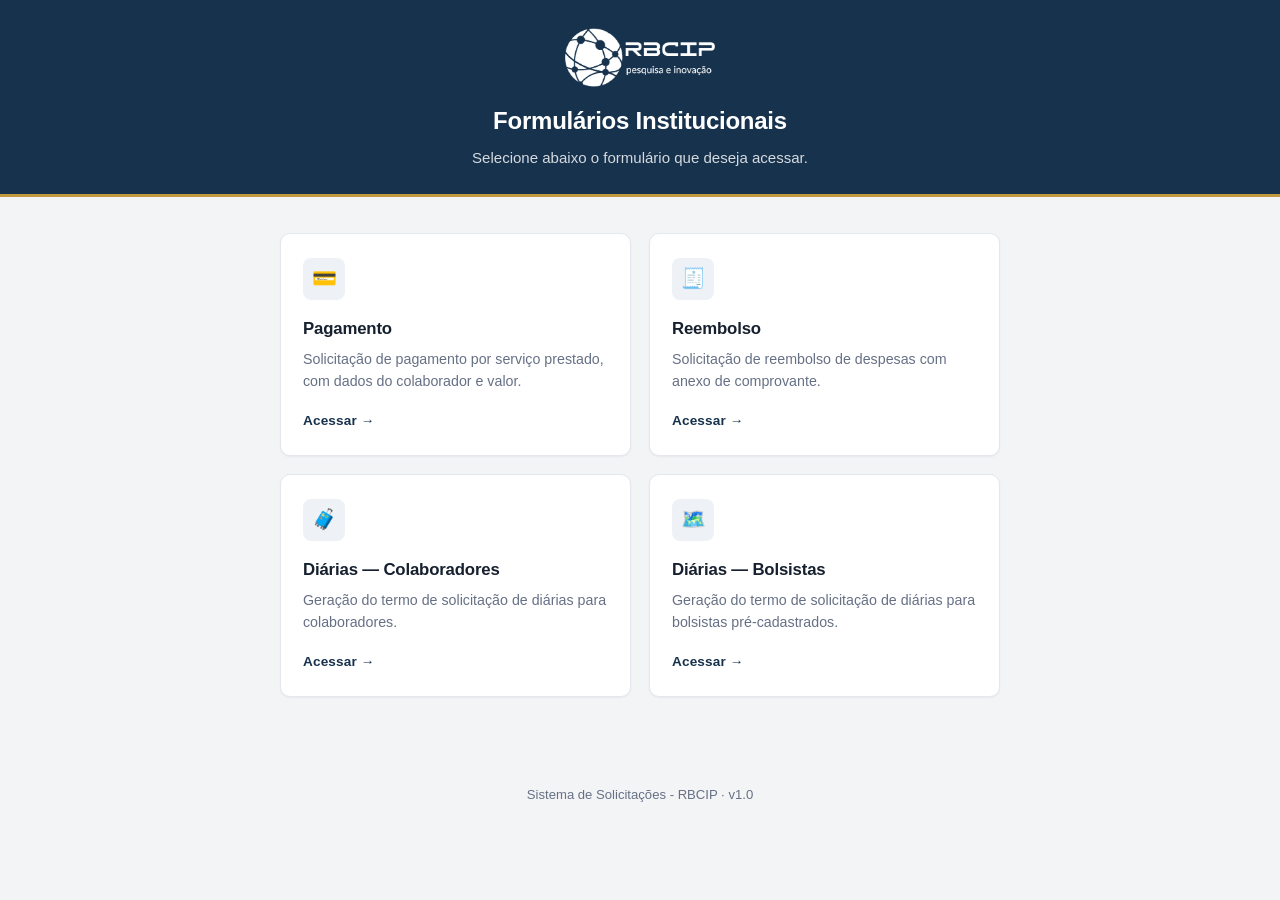
==== index.html @ ea4a8830 "Rodapé: adiciona a versão do sistema (v1.0) Co-Authored-By: Claude Opus 4.8 <noreply@anthropic.com> " ====
<!DOCTYPE html>
<html lang="pt-BR">
<head>
  <meta charset="UTF-8" />
  <meta name="viewport" content="width=device-width, initial-scale=1.0" />
  <title>Formulários Institucionais — RBCIP</title>
  <link rel="stylesheet" href="assets/css/styles.css" />
</head>
<body>
  <header class="site-header">
    <div class="header-inner">
      <img src="assets/img/logo.png" alt="RBCIP — pesquisa e inovação" class="site-logo" onerror="this.style.display='none'" />
      <div class="header-text">
        <h1>Formulários Institucionais</h1>
        <p>Selecione abaixo o formulário que deseja acessar.</p>
      </div>
    </div>
  </header>

  <main class="container">
    <div class="cards">
      <a class="card" href="forms/pagamentos.html">
        <div class="icon">💳</div>
        <h2>Pagamento</h2>
        <p>Solicitação de pagamento por serviço prestado, com dados do colaborador e valor.</p>
        <span class="go">Acessar →</span>
      </a>

      <a class="card" href="forms/reembolso.html">
        <div class="icon">🧾</div>
        <h2>Reembolso</h2>
        <p>Solicitação de reembolso de despesas com anexo de comprovante.</p>
        <span class="go">Acessar →</span>
      </a>

      <a class="card" href="forms/diarias-colaboradores.html">
        <div class="icon">🧳</div>
        <h2>Diárias — Colaboradores</h2>
        <p>Geração do termo de solicitação de diárias para colaboradores.</p>
        <span class="go">Acessar →</span>
      </a>

      <a class="card" href="forms/diarias-bolsistas.html">
        <div class="icon">🗺️</div>
        <h2>Diárias — Bolsistas</h2>
        <p>Geração do termo de solicitação de diárias para bolsistas pré-cadastrados.</p>
        <span class="go">Acessar →</span>
      </a>
    </div>
  </main>

  <footer class="site-footer">
    Sistema de Solicitações - RBCIP · v1.0
  </footer>
</body>
</html>
---- assets/css/styles.css ----
/* =============================================================
   Sistema de Solicitações - RBCIP — Formulários Institucionais
   Estilo compartilhado (landing + formulários)
   ============================================================= */

:root {
  --brand:        #17324d;  /* navy institucional */
  --brand-dark:   #0f2438;
  --brand-light:  #eef2f7;
  --gold:         #c19a3e;  /* fio de destaque */
  --accent:       #12805c;  /* verde (sucesso) */
  --danger:       #b42318;
  --bg:           #f3f4f6;
  --surface:      #ffffff;
  --text:         #16202e;
  --muted:        #667085;
  --border:       #e4e7ec;
  --radius:       10px;
  --radius-sm:    8px;
  --shadow:       0 1px 3px rgba(16, 24, 40, 0.07), 0 1px 2px rgba(16, 24, 40, 0.04);
  --shadow-sm:    0 1px 2px rgba(16, 24, 40, 0.05);
  --font:         -apple-system, BlinkMacSystemFont, "Segoe UI", Roboto, "Helvetica Neue", Arial, sans-serif;
  --serif:        Georgia, "Times New Roman", serif;
  --maxw:         760px;
}

* { box-sizing: border-box; }

html, body { height: 100%; }

body {
  margin: 0;
  font-family: var(--font);
  color: var(--text);
  background: var(--bg);
  line-height: 1.55;
  -webkit-font-smoothing: antialiased;
  text-rendering: optimizeLegibility;
}

a { color: var(--brand); }

/* ---------- Cabeçalho ---------- */
.site-header {
  background: var(--brand);
  color: #fff;
  padding: 26px 24px 24px;
  border-bottom: 3px solid var(--gold);
  text-align: center;
}
.site-header .brand {
  font-family: var(--serif);
  font-size: 0.82rem;
  letter-spacing: 1.5px;
  text-transform: uppercase;
  color: rgba(255, 255, 255, 0.72);
  margin: 0 0 5px;
  font-weight: 400;
}
.site-header h1 {
  margin: 0;
  font-size: 1.5rem;
  font-weight: 600;
  letter-spacing: -0.01em;
}
.site-header p {
  margin: 7px auto 0;
  max-width: 620px;
  color: rgba(255, 255, 255, 0.82);
  font-size: 0.94rem;
}
.site-header .header-inner {
  display: flex;
  flex-direction: column;
  align-items: center;
  gap: 14px;
}
.site-header .site-logo {
  flex: none;
  height: 62px;
  width: auto;
  display: block;
}
.site-header .header-text { min-width: 0; }

/* ---------- Container ---------- */
.container {
  max-width: var(--maxw);
  margin: 0 auto;
  padding: 28px 20px 64px;
}

/* ---------- Landing: grade de cartões ---------- */
.cards {
  display: grid;
  grid-template-columns: repeat(auto-fill, minmax(240px, 1fr));
  gap: 18px;
  margin-top: 8px;
}
.card {
  position: relative;
  display: flex;
  flex-direction: column;
  background: var(--surface);
  border: 1px solid var(--border);
  border-radius: var(--radius);
  padding: 24px 22px;
  text-decoration: none;
  color: inherit;
  box-shadow: var(--shadow-sm);
  overflow: hidden;
  transition: box-shadow 0.18s ease, border-color 0.18s ease, transform 0.18s ease;
}
.card::before {
  content: "";
  position: absolute;
  left: 0; top: 0; bottom: 0;
  width: 3px;
  background: var(--gold);
  transform: scaleY(0);
  transform-origin: top;
  transition: transform 0.18s ease;
}
.card:hover {
  transform: translateY(-2px);
  box-shadow: var(--shadow);
  border-color: #cfd6df;
}
.card:hover::before { transform: scaleY(1); }
.card .icon {
  width: 42px;
  height: 42px;
  border-radius: var(--radius-sm);
  background: var(--brand-light);
  display: grid;
  place-items: center;
  font-size: 1.25rem;
  margin-bottom: 16px;
}
.card h2 {
  margin: 0 0 6px;
  font-size: 1.05rem;
  font-weight: 600;
  letter-spacing: -0.01em;
}
.card p {
  margin: 0;
  color: var(--muted);
  font-size: 0.89rem;
  flex: 1;
}
.card .go {
  margin-top: 18px;
  font-weight: 600;
  color: var(--brand);
  font-size: 0.85rem;
  letter-spacing: 0.01em;
}

/* ---------- Cartão de formulário ---------- */
.form-card {
  background: var(--surface);
  border: 1px solid var(--border);
  border-radius: var(--radius);
  box-shadow: var(--shadow);
  padding: 30px 30px 34px;
}
.form-card h1 {
  margin: 0 0 4px;
  font-size: 1.4rem;
  font-weight: 600;
  letter-spacing: -0.01em;
}
.form-intro {
  color: var(--muted);
  margin: 0 0 4px;
  font-size: 0.95rem;
}
.required-note {
  color: var(--danger);
  font-size: 0.85rem;
  margin: 4px 0 20px;
}

/* ---------- Barra de navegação (voltar) ---------- */
.topbar {
  max-width: var(--maxw);
  margin: 0 auto;
  padding: 18px 20px 0;
}
.back-link {
  display: inline-flex;
  align-items: center;
  gap: 6px;
  text-decoration: none;
  color: var(--brand);
  font-weight: 600;
  font-size: 0.9rem;
}
.back-link:hover { text-decoration: underline; }

/* ---------- Seções ---------- */
.form-section { margin-bottom: 8px; }
.section-title {
  display: flex;
  align-items: center;
  gap: 11px;
  font-size: 0.82rem;
  font-weight: 700;
  text-transform: uppercase;
  letter-spacing: 0.06em;
  color: var(--brand);
  margin: 32px 0 18px;
  padding-bottom: 11px;
  border-bottom: 1px solid var(--border);
}
.form-section:first-of-type .section-title { margin-top: 6px; }
.section-title .num {
  flex: none;
  width: 24px;
  height: 24px;
  border-radius: var(--radius-sm);
  background: var(--brand);
  color: #fff;
  font-size: 0.8rem;
  font-weight: 600;
  display: grid;
  place-items: center;
}

/* ---------- Campos ---------- */
.field { margin-bottom: 22px; }
.field > label {
  display: block;
  font-weight: 600;
  margin-bottom: 4px;
}
.field .hint {
  display: block;
  color: var(--muted);
  font-size: 0.85rem;
  margin-bottom: 8px;
}
.field .req { color: var(--danger); margin-left: 2px; }

input[type="text"],
input[type="email"],
input[type="password"],
input[type="date"],
input[type="file"],
textarea,
select {
  width: 100%;
  padding: 11px 12px;
  font-size: 1rem;
  font-family: inherit;
  color: var(--text);
  background: #fff;
  border: 1px solid var(--border);
  border-radius: 8px;
  transition: border-color 0.15s ease, box-shadow 0.15s ease;
}
input:focus, textarea:focus, select:focus {
  outline: none;
  border-color: var(--brand);
  box-shadow: 0 0 0 3px rgba(23, 50, 77, 0.12);
}
textarea { min-height: 96px; resize: vertical; }

/* Grupo de valor monetário */
.money-wrap { position: relative; }
.money-wrap::before {
  content: "R$";
  position: absolute;
  left: 12px;
  top: 50%;
  transform: translateY(-50%);
  color: var(--muted);
  font-weight: 600;
  pointer-events: none;
}
.money-wrap input { padding-left: 38px; }

/* Grupos de opções (checkbox / radio) */
.options { display: flex; flex-direction: column; gap: 10px; }
.option {
  display: flex;
  align-items: flex-start;
  gap: 10px;
  padding: 10px 12px;
  border: 1px solid var(--border);
  border-radius: 8px;
  cursor: pointer;
  transition: border-color 0.15s ease, background 0.15s ease;
}
.option:hover { border-color: var(--brand); background: var(--brand-light); }
.option input { margin-top: 3px; width: auto; }
.option .other-input { margin-top: 8px; }

.confirm-box {
  background: var(--brand-light);
  border: 1px solid #dbe2ea;
  border-radius: var(--radius-sm);
  padding: 12px 14px;
}
.confirm-box .option { border: none; background: transparent; padding: 0; }
.confirm-box .option:hover { background: transparent; }

/* Aviso informativo */
.callout {
  display: flex;
  gap: 10px;
  background: #fff8e6;
  border: 1px solid #f2e2b3;
  border-radius: 8px;
  padding: 12px 14px;
  font-size: 0.9rem;
  color: #7a5c00;
  margin-bottom: 22px;
}
.callout .i { font-size: 1.1rem; line-height: 1.3; }
.callout-error {
  background: #fdecea;
  border-color: #f5c6c2;
  color: var(--danger);
}

/* ---------- Validação ---------- */
.field.invalid input,
.field.invalid textarea,
.field.invalid select { border-color: var(--danger); }
.field .error {
  display: none;
  color: var(--danger);
  font-size: 0.83rem;
  margin-top: 6px;
}
.field.invalid .error { display: block; }

/* Estado válido (feedback em tempo real) */
.field.valido input,
.field.valido textarea,
.field.valido select { border-color: #86c5a6; }

/* Aviso não bloqueante (ex.: chave PIX diferente do CPF) */
.field .aviso {
  margin-top: 6px;
  padding: 7px 10px;
  background: #fff8e6;
  border: 1px solid #f2e2b3;
  border-radius: 6px;
  color: #7a5c00;
  font-size: 0.83rem;
}

/* Prévia do comprovante */
.file-preview {
  display: flex;
  align-items: center;
  gap: 10px;
  margin-top: 10px;
  font-size: 0.85rem;
  color: var(--muted);
}
.file-preview img {
  width: 56px;
  height: 56px;
  object-fit: cover;
  border-radius: 6px;
  border: 1px solid var(--border);
}

/* ---------- Ações ---------- */
.actions {
  display: flex;
  flex-wrap: wrap;
  gap: 12px;
  margin-top: 8px;
}
.btn {
  appearance: none;
  border: 1px solid transparent;
  cursor: pointer;
  font: inherit;
  font-weight: 600;
  font-size: 0.95rem;
  padding: 11px 22px;
  border-radius: var(--radius-sm);
  text-decoration: none;
  display: inline-flex;
  align-items: center;
  justify-content: center;
  transition: background 0.15s ease, border-color 0.15s ease, box-shadow 0.15s ease;
}
.btn-primary { background: var(--brand); color: #fff; }
.btn-primary:hover { background: var(--brand-dark); }
.btn-primary:active { box-shadow: inset 0 2px 4px rgba(0,0,0,0.15); }
.btn-secondary {
  background: #fff;
  color: var(--brand);
  border-color: var(--border);
}
.btn-secondary:hover { border-color: #b9c2cd; background: #fafbfc; }

/* ---------- Mensagem de sucesso ---------- */
.success {
  display: none;
  text-align: center;
  padding: 20px 0;
}
.success.show { display: block; }
.success .check {
  width: 64px; height: 64px;
  margin: 0 auto 14px;
  border-radius: 50%;
  background: var(--accent);
  color: #fff;
  display: grid;
  place-items: center;
  font-size: 2rem;
}
.success h2 { margin: 0 0 6px; }
.success p { color: var(--muted); margin: 0 0 18px; }

/* ---------- Barra do usuário logado ---------- */
.user-bar {
  display: flex;
  align-items: center;
  justify-content: space-between;
  gap: 12px;
  background: var(--brand-light);
  border: 1px solid #dbe2ea;
  border-radius: var(--radius-sm);
  padding: 10px 14px;
  margin-bottom: 20px;
  font-size: 0.9rem;
  font-weight: 600;
  color: var(--brand-dark);
}
.link-sair {
  appearance: none;
  border: none;
  background: none;
  color: var(--brand);
  font: inherit;
  font-weight: 600;
  cursor: pointer;
  text-decoration: underline;
}

/* ---------- Tela de login ---------- */
.login-panel { max-width: 420px; margin: 8px auto 0; }
.login-head { text-align: center; margin-bottom: 22px; }
.login-icon {
  width: 56px; height: 56px;
  margin: 0 auto 12px;
  border-radius: 50%;
  background: var(--brand-light);
  color: var(--brand);
  display: grid; place-items: center;
  font-size: 1.6rem;
}
.login-head h2 { margin: 0 0 6px; }
.login-head p { margin: 0; color: var(--muted); font-size: 0.92rem; }
.login-step label {
  display: block;
  font-weight: 600;
  margin: 14px 0 4px;
}
.login-step .btn { width: 100%; margin-top: 16px; }
.login-info { color: var(--muted); font-size: 0.9rem; margin: 0 0 4px; }
.login-msg { color: var(--danger); font-size: 0.85rem; min-height: 1em; margin: 6px 0 0; }
.link-voltar {
  appearance: none; border: none; background: none;
  color: var(--brand); font: inherit; cursor: pointer;
  text-decoration: underline; display: block;
  margin: 12px auto 0;
}

/* ---------- Rodapé ---------- */
.site-footer {
  text-align: center;
  color: var(--muted);
  font-size: 0.82rem;
  padding: 24px 20px 40px;
}

@media (max-width: 560px) {
  .form-card { padding: 22px 18px 26px; }
  .site-header h1 { font-size: 1.35rem; }
}
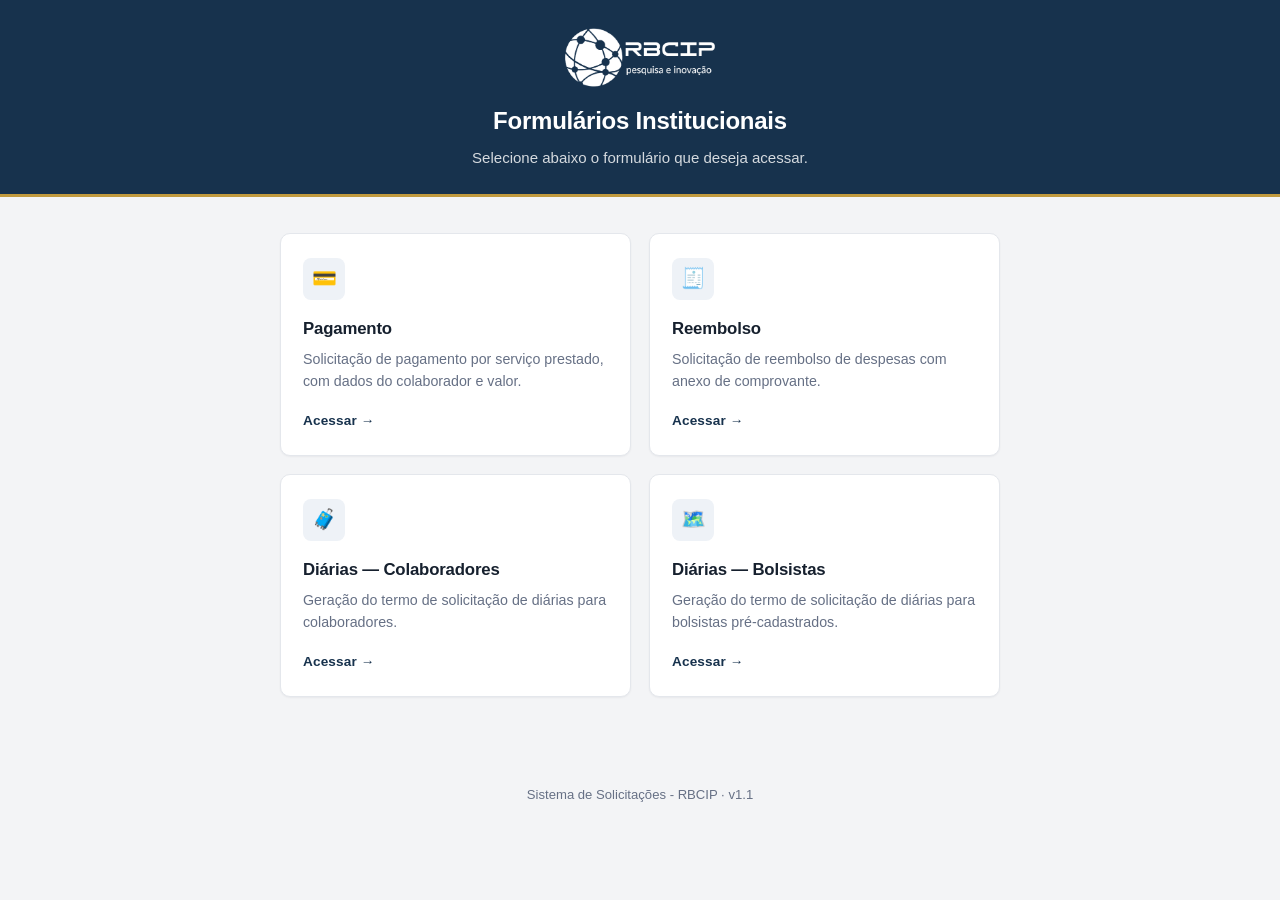
==== commit a1bb0729: "Preenchimento em nome de terceiros (v1.1) A secretaria pode enviar formulários para prestadores mant" ====
--- a/index.html
+++ b/index.html
@@ -50,7 +50,7 @@
   </main>
 
   <footer class="site-footer">
-    Sistema de Solicitações - RBCIP · v1.0
+    Sistema de Solicitações - RBCIP · v1.1
   </footer>
 </body>
 </html>
--- a/assets/css/styles.css
+++ b/assets/css/styles.css
@@ -489,3 +489,35 @@
   .form-card { padding: 22px 18px 26px; }
   .site-header h1 { font-size: 1.35rem; }
 }
+
+/* Marca de campo opcional (contraponto ao asterisco de obrigatório) */
+.field .opcional {
+  color: var(--muted);
+  font-weight: 400;
+  font-size: 0.82rem;
+  margin-left: 4px;
+}
+
+/* Preenchimento para outra pessoa */
+.terceiro-box {
+  background: #fbfcfd;
+  border: 1px dashed #cfd8e3;
+  border-radius: var(--radius-sm);
+  padding: 12px 14px;
+  margin-bottom: 22px;
+}
+.terceiro-box .option { border: none; background: transparent; padding: 0; }
+.terceiro-box small { color: var(--muted); font-size: 0.83rem; line-height: 1.45; display: block; margin-top: 2px; }
+.quem-preenche { margin-top: 12px; padding-top: 12px; border-top: 1px solid var(--border); }
+.qp-logado {
+  margin: 0;
+  font-size: 0.88rem;
+  color: var(--brand);
+  background: var(--brand-light);
+  border-radius: 6px;
+  padding: 8px 11px;
+}
+.qp-campos { display: grid; gap: 12px; }
+.qp-campos label { font-weight: 600; font-size: 0.9rem; display: block; }
+.qp-campos input { margin-top: 4px; }
+@media (min-width: 560px) { .qp-campos { grid-template-columns: 1fr 1fr; } .qp-campos .error { grid-column: 1 / -1; } }
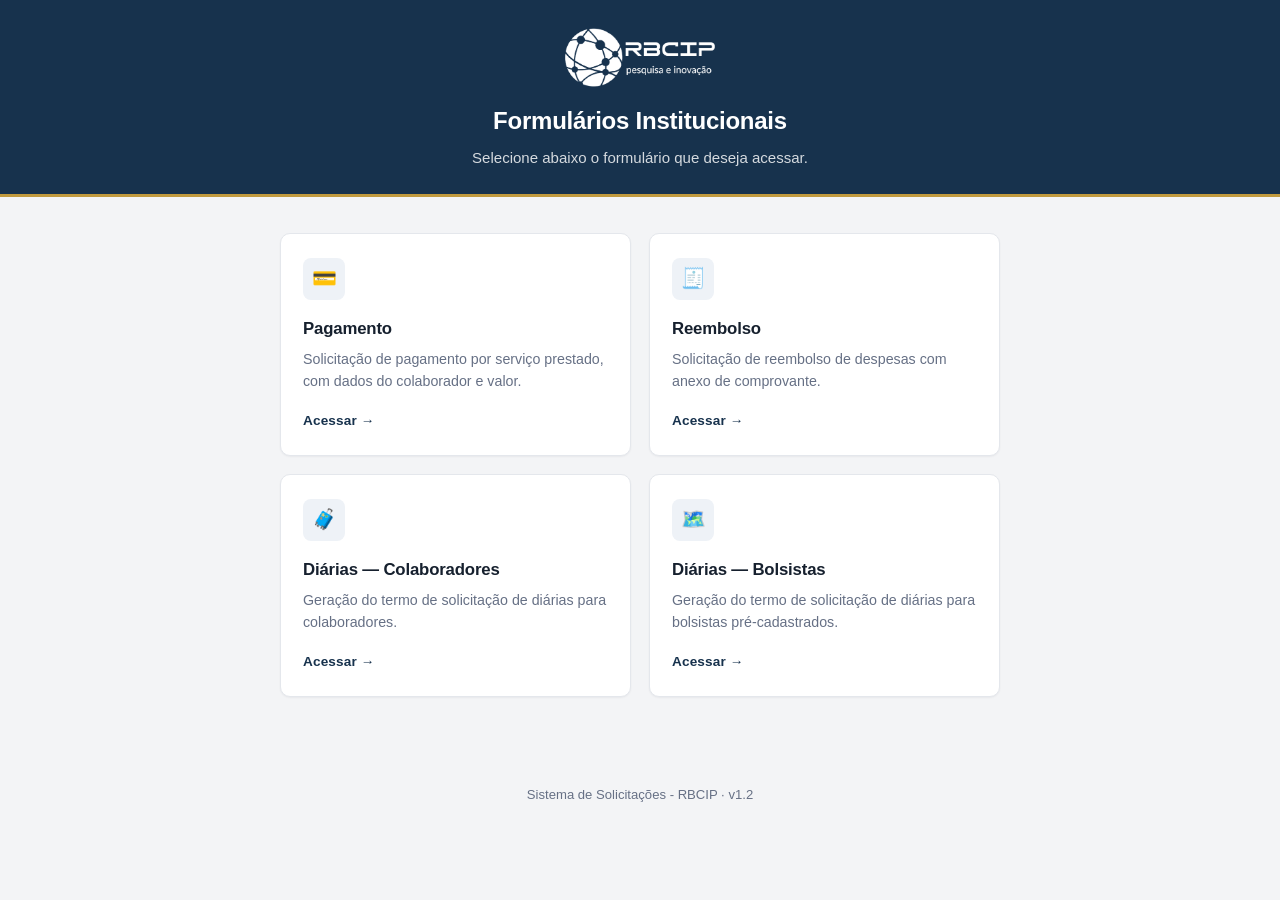
==== commit 8cedf280: "Corrige identidade sobrescrita, página em branco no recibo e aceita PDF (v1.2) - fn_registrar_pessoa" ====
--- a/index.html
+++ b/index.html
@@ -50,7 +50,7 @@
   </main>
 
   <footer class="site-footer">
-    Sistema de Solicitações - RBCIP · v1.1
+    Sistema de Solicitações - RBCIP · v1.2
   </footer>
 </body>
 </html>
--- a/assets/css/styles.css
+++ b/assets/css/styles.css
@@ -517,7 +517,12 @@
   border-radius: 6px;
   padding: 8px 11px;
 }
+/* [hidden] é só display:none do navegador — um display explícito o venceria */
+.quem-preenche [hidden], .terceiro-box [hidden] { display: none !important; }
 .qp-campos { display: grid; gap: 12px; }
 .qp-campos label { font-weight: 600; font-size: 0.9rem; display: block; }
 .qp-campos input { margin-top: 4px; }
 @media (min-width: 560px) { .qp-campos { grid-template-columns: 1fr 1fr; } .qp-campos .error { grid-column: 1 / -1; } }
+
+/* Prévia de comprovante em PDF (sem miniatura de imagem) */
+.file-preview .file-icone { font-size: 1.6rem; line-height: 1; }
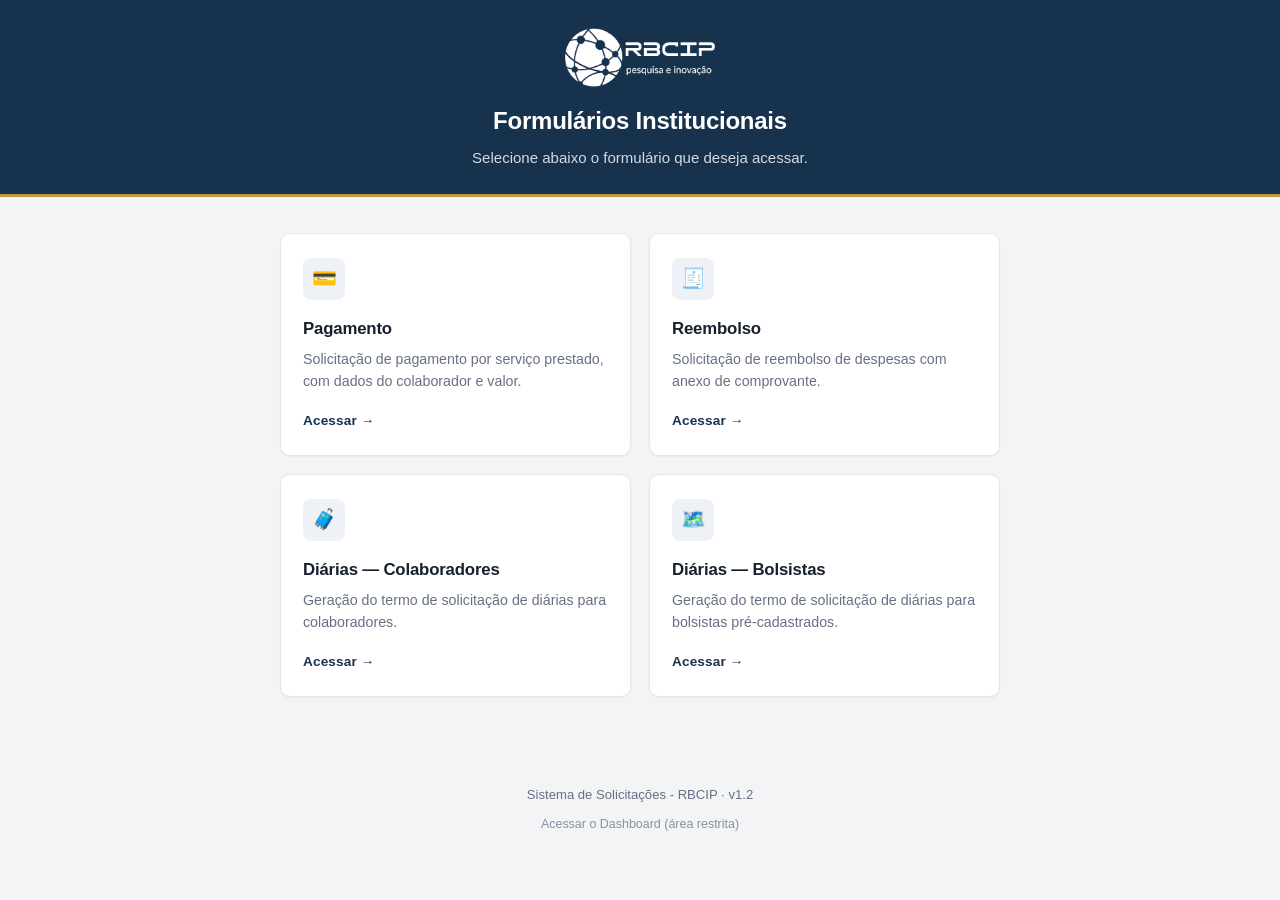
==== commit b1a0449a: "Página inicial: acesso discreto ao painel no rodapé Link 'Acessar o Dashboard (área restrita)' abaix" ====
--- a/index.html
+++ b/index.html
@@ -51,6 +51,7 @@
 
   <footer class="site-footer">
     Sistema de Solicitações - RBCIP · v1.2
+    <a class="link-restrito" href="admin/acompanhamento.html">Acessar o Dashboard (área restrita)</a>
   </footer>
 </body>
 </html>
--- a/assets/css/styles.css
+++ b/assets/css/styles.css
@@ -526,3 +526,19 @@
 
 /* Prévia de comprovante em PDF (sem miniatura de imagem) */
 .file-preview .file-icone { font-size: 1.6rem; line-height: 1; }
+
+/* Acesso discreto ao painel, no rodapé da página inicial */
+.link-restrito {
+  display: block;
+  margin-top: 10px;
+  color: var(--muted);
+  font-size: 0.78rem;
+  text-decoration: none;
+  opacity: 0.75;
+  transition: color .15s ease, opacity .15s ease;
+}
+.link-restrito:hover {
+  color: var(--brand);
+  opacity: 1;
+  text-decoration: underline;
+}
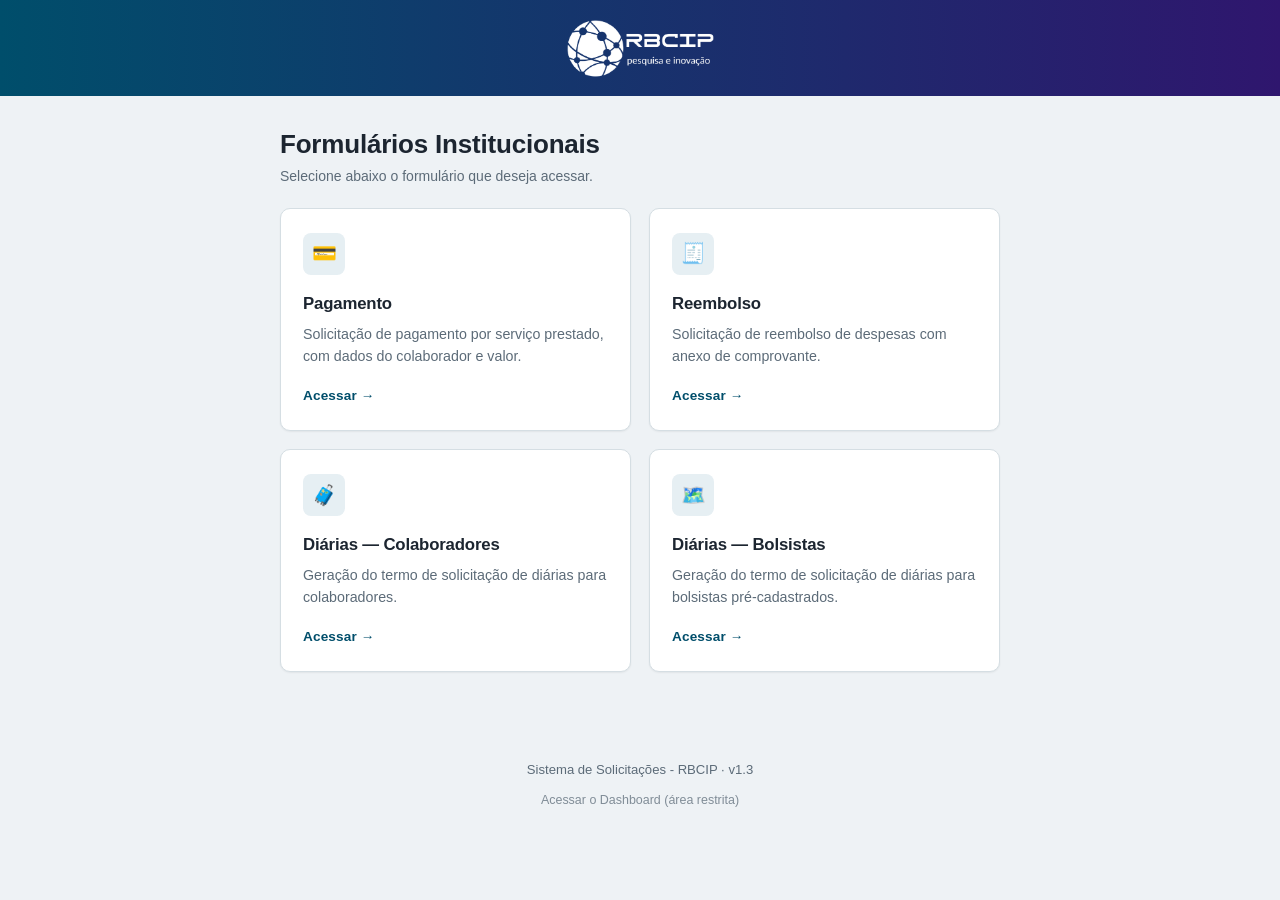
==== commit 45913b32: "Adota o padrão de cabeçalho RBCIP em todo o sistema (v1.3) Segue a especificação do Design System (P" ====
--- a/index.html
+++ b/index.html
@@ -7,17 +7,22 @@
   <link rel="stylesheet" href="assets/css/styles.css" />
 </head>
 <body>
-  <header class="site-header">
-    <div class="header-inner">
-      <img src="assets/img/logo.png" alt="RBCIP — pesquisa e inovação" class="site-logo" onerror="this.style.display='none'" />
-      <div class="header-text">
-        <h1>Formulários Institucionais</h1>
-        <p>Selecione abaixo o formulário que deseja acessar.</p>
-      </div>
-    </div>
+  <header class="brand-bar brand-bar--centro">
+    <img class="brand-bar__logo" src="assets/img/logo.png"
+         alt="RBCIP — pesquisa e inovação"
+         onerror="this.style.display='none';
+                  this.parentNode.querySelector('.brand-bar__texto').style.display='inline-flex';" />
+    <span class="brand-bar__texto">RBCIP <small>pesquisa e inovação</small></span>
   </header>
 
   <main class="container">
+    <div class="page-head">
+      <div>
+        <h1 class="page-head__titulo">Formulários Institucionais</h1>
+        <p class="page-head__sub">Selecione abaixo o formulário que deseja acessar.</p>
+      </div>
+    </div>
+
     <div class="cards">
       <a class="card" href="forms/pagamentos.html">
         <div class="icon">💳</div>
@@ -50,7 +55,7 @@
   </main>
 
   <footer class="site-footer">
-    Sistema de Solicitações - RBCIP · v1.2
+    Sistema de Solicitações - RBCIP · v1.3
     <a class="link-restrito" href="admin/acompanhamento.html">Acessar o Dashboard (área restrita)</a>
   </footer>
 </body>
--- a/assets/css/styles.css
+++ b/assets/css/styles.css
@@ -3,23 +3,34 @@
    Estilo compartilhado (landing + formulários)
    ============================================================= */
 
+/* Tokens do padrão RBCIP (Design System — Padrão de Cabeçalho).
+   Os nomes internos (--brand, --gold…) são mantidos para não quebrar o
+   restante do CSS; os VALORES seguem a paleta oficial. */
 :root {
-  --brand:        #17324d;  /* navy institucional */
-  --brand-dark:   #0f2438;
-  --brand-light:  #eef2f7;
-  --gold:         #c19a3e;  /* fio de destaque */
-  --accent:       #12805c;  /* verde (sucesso) */
-  --danger:       #b42318;
-  --bg:           #f3f4f6;
+  /* Cores da marca */
+  --cor-primaria:        #004e6b;  /* azul-petróleo RBCIP */
+  --cor-primaria-escura: #003a50;
+  --cor-primaria-clara:  #e6eff3;
+  --cor-secundaria:      #308ead;  /* azul claro */
+  --cor-roxo:            #2f166e;  /* fim do gradiente da marca */
+
+  /* Aliases usados pelo restante do sistema */
+  --brand:        var(--cor-primaria);
+  --brand-dark:   var(--cor-primaria-escura);
+  --brand-light:  var(--cor-primaria-clara);
+  --gold:         var(--cor-secundaria); /* fio de destaque dos cartões */
+  --accent:       #188038;  /* sucesso */
+  --danger:       #d93025;  /* erro */
+  --bg:           #eef2f5;
   --surface:      #ffffff;
-  --text:         #16202e;
-  --muted:        #667085;
-  --border:       #e4e7ec;
+  --text:         #1c2530;
+  --muted:        #5c6b78;
+  --border:       #d5dee3;
   --radius:       10px;
   --radius-sm:    8px;
-  --shadow:       0 1px 3px rgba(16, 24, 40, 0.07), 0 1px 2px rgba(16, 24, 40, 0.04);
-  --shadow-sm:    0 1px 2px rgba(16, 24, 40, 0.05);
-  --font:         -apple-system, BlinkMacSystemFont, "Segoe UI", Roboto, "Helvetica Neue", Arial, sans-serif;
+  --shadow:       0 1px 3px rgba(0, 0, 0, 0.12), 0 1px 2px rgba(0, 0, 0, 0.08);
+  --shadow-sm:    0 1px 2px rgba(0, 0, 0, 0.06);
+  --font:         "Segoe UI", Roboto, "Helvetica Neue", Arial, sans-serif;
   --serif:        Georgia, "Times New Roman", serif;
   --maxw:         760px;
 }
@@ -40,48 +51,54 @@
 
 a { color: var(--brand); }
 
-/* ---------- Cabeçalho ---------- */
-.site-header {
-  background: var(--brand);
-  color: #fff;
-  padding: 26px 24px 24px;
-  border-bottom: 3px solid var(--gold);
-  text-align: center;
-}
-.site-header .brand {
-  font-family: var(--serif);
-  font-size: 0.82rem;
-  letter-spacing: 1.5px;
-  text-transform: uppercase;
-  color: rgba(255, 255, 255, 0.72);
-  margin: 0 0 5px;
+/* ---------- Barra de marca (padrão RBCIP) ----------
+   Largura total, gradiente da marca sempre 90deg, nunca invertido. */
+.brand-bar {
+  background: linear-gradient(90deg, var(--cor-primaria) 0%, var(--cor-roxo) 100%);
+  padding: 18px 32px;
+  display: flex;
+  align-items: center;
+  min-height: 96px;
+}
+.brand-bar--centro { justify-content: center; }
+.brand-bar__logo { height: 60px; width: auto; display: block; }
+
+/* Fallback textual — só aparece se a logo falhar */
+.brand-bar__texto {
+  display: none;
+  align-items: baseline;
+  gap: 8px;
+  color: #ffffff;
+  font-weight: 700;
+  font-size: 22px;
+  letter-spacing: 2px;
+}
+.brand-bar__texto small {
   font-weight: 400;
-}
-.site-header h1 {
-  margin: 0;
-  font-size: 1.5rem;
-  font-weight: 600;
-  letter-spacing: -0.01em;
-}
-.site-header p {
-  margin: 7px auto 0;
-  max-width: 620px;
-  color: rgba(255, 255, 255, 0.82);
-  font-size: 0.94rem;
-}
-.site-header .header-inner {
-  display: flex;
-  flex-direction: column;
-  align-items: center;
-  gap: 14px;
-}
-.site-header .site-logo {
-  flex: none;
-  height: 62px;
-  width: auto;
-  display: block;
-}
-.site-header .header-text { min-width: 0; }
+  font-size: 12px;
+  letter-spacing: 1px;
+  opacity: .85;
+  text-transform: lowercase;
+}
+
+/* ---------- Cabeçalho de página: título + ações ---------- */
+.page-head {
+  display: flex;
+  align-items: flex-start;
+  justify-content: space-between;
+  gap: 16px;
+  flex-wrap: wrap;
+  margin-bottom: 20px;
+}
+.page-head__titulo { margin: 0; font-size: 26px; letter-spacing: -.2px; }
+.page-head__sub { margin: 2px 0 0; color: var(--muted); font-size: 14px; }
+
+@media (max-width: 640px) {
+  .brand-bar { padding: 16px 20px; min-height: 84px; }
+  .brand-bar__logo { height: 48px; }
+  .page-head { flex-direction: column; align-items: stretch; gap: 10px; }
+  .page-head__titulo { font-size: 22px; }
+}
 
 /* ---------- Container ---------- */
 .container {
@@ -167,9 +184,9 @@
 }
 .form-card h1 {
   margin: 0 0 4px;
-  font-size: 1.4rem;
-  font-weight: 600;
-  letter-spacing: -0.01em;
+  font-size: 26px;          /* título de página — padrão RBCIP */
+  font-weight: 600;
+  letter-spacing: -.2px;
 }
 .form-intro {
   color: var(--muted);
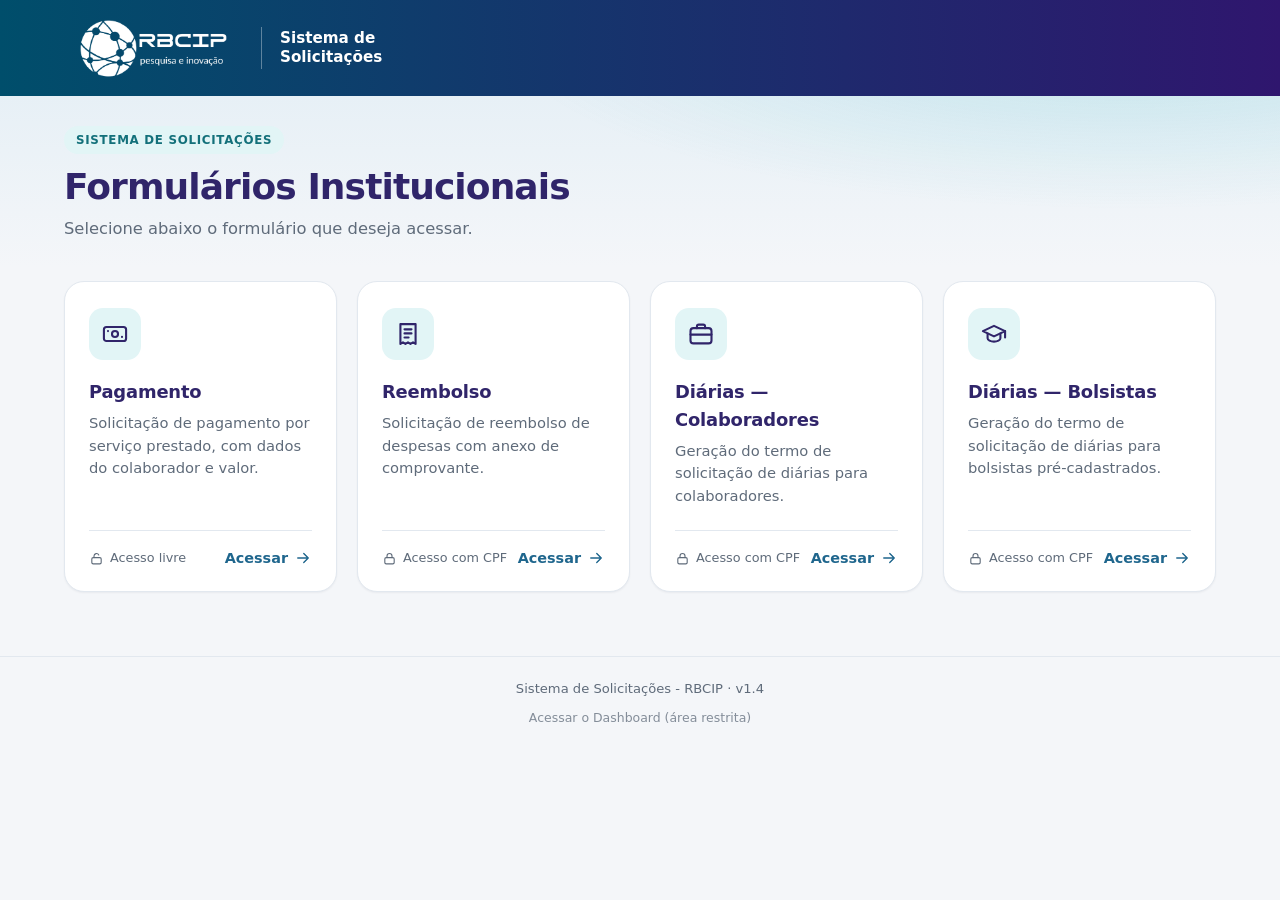
==== commit 27246207: "Redesenho visual (v1.4) e resumo da solicitação ao lado do formulário Visual mais limpo e atual, com" ====
--- a/index.html
+++ b/index.html
@@ -4,58 +4,78 @@
   <meta charset="UTF-8" />
   <meta name="viewport" content="width=device-width, initial-scale=1.0" />
   <title>Formulários Institucionais — RBCIP</title>
+  <link rel="icon" href="assets/img/favicon.ico" sizes="any" />
+  <link rel="icon" type="image/png" href="assets/img/favicon-32.png" sizes="32x32" />
+  <link rel="apple-touch-icon" href="assets/img/apple-touch-icon.png" />
   <link rel="stylesheet" href="assets/css/styles.css" />
 </head>
 <body>
-  <header class="brand-bar brand-bar--centro">
-    <img class="brand-bar__logo" src="assets/img/logo.png"
-         alt="RBCIP — pesquisa e inovação"
-         onerror="this.style.display='none';
-                  this.parentNode.querySelector('.brand-bar__texto').style.display='inline-flex';" />
-    <span class="brand-bar__texto">RBCIP <small>pesquisa e inovação</small></span>
+  <header class="brand-bar">
+    <div class="brand-bar__inner">
+      <img class="brand-bar__logo" src="assets/img/logo.png"
+           alt="RBCIP — pesquisa e inovação"
+           onerror="this.style.display='none';
+                    this.parentNode.querySelector('.brand-bar__texto').style.display='inline-flex';" />
+      <span class="brand-bar__texto">RBCIP <small>pesquisa e inovação</small></span>
+      <span class="brand-bar__divisor" aria-hidden="true"></span>
+      <span class="brand-bar__sistema">Sistema de Solicitações</span>
+    </div>
   </header>
 
+  <section class="hero">
+    <div class="hero__inner">
+      <span class="hero__pilula">Sistema de Solicitações</span>
+      <h1>Formulários Institucionais</h1>
+      <p class="hero__sub">Selecione abaixo o formulário que deseja acessar.</p>
+    </div>
+  </section>
+
   <main class="container">
-    <div class="page-head">
-      <div>
-        <h1 class="page-head__titulo">Formulários Institucionais</h1>
-        <p class="page-head__sub">Selecione abaixo o formulário que deseja acessar.</p>
-      </div>
-    </div>
-
     <div class="cards">
       <a class="card" href="forms/pagamentos.html">
-        <div class="icon">💳</div>
+        <span class="card__icone"><svg viewBox="0 0 24 24" fill="none" stroke="currentColor" stroke-width="1.8" stroke-linecap="round" stroke-linejoin="round" aria-hidden="true"><rect x="2.5" y="6" width="19" height="12" rx="2.2"/><circle cx="12" cy="12" r="2.6"/><path d="M6 9.5h.01M18 14.5h.01"/></svg></span>
         <h2>Pagamento</h2>
         <p>Solicitação de pagamento por serviço prestado, com dados do colaborador e valor.</p>
-        <span class="go">Acessar →</span>
+        <span class="card__rodape">
+          <span class="card__acesso"><svg viewBox="0 0 24 24" fill="none" stroke="currentColor" stroke-width="1.8" stroke-linecap="round" stroke-linejoin="round" aria-hidden="true"><rect x="4.5" y="10.5" width="15" height="10" rx="2.2"/><path d="M8 10.5V8a4 4 0 0 1 7.6-1.7"/></svg>Acesso livre</span>
+          <span class="go">Acessar <svg viewBox="0 0 24 24" fill="none" stroke="currentColor" stroke-width="1.8" stroke-linecap="round" stroke-linejoin="round" aria-hidden="true"><path d="M5 12h14M13 6l6 6-6 6"/></svg></span>
+        </span>
       </a>
 
       <a class="card" href="forms/reembolso.html">
-        <div class="icon">🧾</div>
+        <span class="card__icone"><svg viewBox="0 0 24 24" fill="none" stroke="currentColor" stroke-width="1.8" stroke-linecap="round" stroke-linejoin="round" aria-hidden="true"><path d="M5.5 3.5h13v17l-2.2-1.4-2.2 1.4-2.1-1.4-2.2 1.4-2.1-1.4-2.2 1.4z"/><path d="M9 8h6M9 11.5h6M9 15h3.5"/></svg></span>
         <h2>Reembolso</h2>
         <p>Solicitação de reembolso de despesas com anexo de comprovante.</p>
-        <span class="go">Acessar →</span>
+        <span class="card__rodape">
+          <span class="card__acesso"><svg viewBox="0 0 24 24" fill="none" stroke="currentColor" stroke-width="1.8" stroke-linecap="round" stroke-linejoin="round" aria-hidden="true"><rect x="4.5" y="10.5" width="15" height="10" rx="2.2"/><path d="M8 10.5V8a4 4 0 0 1 8 0v2.5"/></svg>Acesso com CPF</span>
+          <span class="go">Acessar <svg viewBox="0 0 24 24" fill="none" stroke="currentColor" stroke-width="1.8" stroke-linecap="round" stroke-linejoin="round" aria-hidden="true"><path d="M5 12h14M13 6l6 6-6 6"/></svg></span>
+        </span>
       </a>
 
       <a class="card" href="forms/diarias-colaboradores.html">
-        <div class="icon">🧳</div>
+        <span class="card__icone"><svg viewBox="0 0 24 24" fill="none" stroke="currentColor" stroke-width="1.8" stroke-linecap="round" stroke-linejoin="round" aria-hidden="true"><rect x="3" y="7" width="18" height="13" rx="2.5"/><path d="M8.5 7V5.6A1.6 1.6 0 0 1 10.1 4h3.8a1.6 1.6 0 0 1 1.6 1.6V7"/><path d="M3 12.5h18"/></svg></span>
         <h2>Diárias — Colaboradores</h2>
         <p>Geração do termo de solicitação de diárias para colaboradores.</p>
-        <span class="go">Acessar →</span>
+        <span class="card__rodape">
+          <span class="card__acesso"><svg viewBox="0 0 24 24" fill="none" stroke="currentColor" stroke-width="1.8" stroke-linecap="round" stroke-linejoin="round" aria-hidden="true"><rect x="4.5" y="10.5" width="15" height="10" rx="2.2"/><path d="M8 10.5V8a4 4 0 0 1 8 0v2.5"/></svg>Acesso com CPF</span>
+          <span class="go">Acessar <svg viewBox="0 0 24 24" fill="none" stroke="currentColor" stroke-width="1.8" stroke-linecap="round" stroke-linejoin="round" aria-hidden="true"><path d="M5 12h14M13 6l6 6-6 6"/></svg></span>
+        </span>
       </a>
 
       <a class="card" href="forms/diarias-bolsistas.html">
-        <div class="icon">🗺️</div>
+        <span class="card__icone"><svg viewBox="0 0 24 24" fill="none" stroke="currentColor" stroke-width="1.8" stroke-linecap="round" stroke-linejoin="round" aria-hidden="true"><path d="M2.5 9.5 12 5l9.5 4.5L12 14z"/><path d="M6.5 11.6v4.1c0 1.5 2.5 2.8 5.5 2.8s5.5-1.3 5.5-2.8v-4.1"/><path d="M21.5 9.5v5.5"/></svg></span>
         <h2>Diárias — Bolsistas</h2>
         <p>Geração do termo de solicitação de diárias para bolsistas pré-cadastrados.</p>
-        <span class="go">Acessar →</span>
+        <span class="card__rodape">
+          <span class="card__acesso"><svg viewBox="0 0 24 24" fill="none" stroke="currentColor" stroke-width="1.8" stroke-linecap="round" stroke-linejoin="round" aria-hidden="true"><rect x="4.5" y="10.5" width="15" height="10" rx="2.2"/><path d="M8 10.5V8a4 4 0 0 1 8 0v2.5"/></svg>Acesso com CPF</span>
+          <span class="go">Acessar <svg viewBox="0 0 24 24" fill="none" stroke="currentColor" stroke-width="1.8" stroke-linecap="round" stroke-linejoin="round" aria-hidden="true"><path d="M5 12h14M13 6l6 6-6 6"/></svg></span>
+        </span>
       </a>
     </div>
   </main>
 
   <footer class="site-footer">
-    Sistema de Solicitações - RBCIP · v1.3
+    Sistema de Solicitações - RBCIP · v1.4
     <a class="link-restrito" href="admin/acompanhamento.html">Acessar o Dashboard (área restrita)</a>
   </footer>
 </body>
--- a/assets/css/styles.css
+++ b/assets/css/styles.css
@@ -1,38 +1,54 @@
 /* =============================================================
-   Sistema de Solicitações - RBCIP — Formulários Institucionais
-   Estilo compartilhado (landing + formulários)
+   Sistema de Solicitações - RBCIP
+   Estilo compartilhado (página inicial, formulários e painel)
+
+   Paleta do site institucional da RBCIP:
+     azul   #1f668d — ações, links, foco
+     ciano  #30b6c2 — destaques, progresso, pílulas
+     índigo #30256a — títulos
+   A barra de marca segue o Padrão de Cabeçalho RBCIP (gradiente
+   #004e6b → #2f166e, logo de 60px) e não deve ser alterada.
    ============================================================= */
 
-/* Tokens do padrão RBCIP (Design System — Padrão de Cabeçalho).
-   Os nomes internos (--brand, --gold…) são mantidos para não quebrar o
-   restante do CSS; os VALORES seguem a paleta oficial. */
 :root {
-  /* Cores da marca */
-  --cor-primaria:        #004e6b;  /* azul-petróleo RBCIP */
+  /* Barra de marca — padrão RBCIP (não alterar) */
+  --cor-primaria:        #004e6b;
   --cor-primaria-escura: #003a50;
   --cor-primaria-clara:  #e6eff3;
-  --cor-secundaria:      #308ead;  /* azul claro */
-  --cor-roxo:            #2f166e;  /* fim do gradiente da marca */
-
-  /* Aliases usados pelo restante do sistema */
-  --brand:        var(--cor-primaria);
-  --brand-dark:   var(--cor-primaria-escura);
-  --brand-light:  var(--cor-primaria-clara);
-  --gold:         var(--cor-secundaria); /* fio de destaque dos cartões */
-  --accent:       #188038;  /* sucesso */
-  --danger:       #d93025;  /* erro */
-  --bg:           #eef2f5;
+  --cor-secundaria:      #308ead;
+  --cor-roxo:            #2f166e;
+
+  /* Paleta do site institucional */
+  --azul:         #1f668d;
+  --azul-escuro:  #174f6e;
+  --azul-claro:   #eaf2f7;
+  --ciano:        #30b6c2;
+  --ciano-texto:  #13707a;  /* ciano legível sobre fundo claro */
+  --ciano-claro:  #e2f5f6;
+  --indigo:       #30256a;
+
+  /* Aliases usados pelo painel e pelos módulos */
+  --brand:        var(--azul);
+  --brand-dark:   var(--azul-escuro);
+  --brand-light:  var(--azul-claro);
+  --gold:         var(--ciano);
+  --accent:       #15803d;  /* sucesso */
+  --danger:       #d03b3b;  /* erro */
+  --bg:           #f4f6f9;
   --surface:      #ffffff;
-  --text:         #1c2530;
-  --muted:        #5c6b78;
-  --border:       #d5dee3;
-  --radius:       10px;
-  --radius-sm:    8px;
-  --shadow:       0 1px 3px rgba(0, 0, 0, 0.12), 0 1px 2px rgba(0, 0, 0, 0.08);
-  --shadow-sm:    0 1px 2px rgba(0, 0, 0, 0.06);
-  --font:         "Segoe UI", Roboto, "Helvetica Neue", Arial, sans-serif;
-  --serif:        Georgia, "Times New Roman", serif;
-  --maxw:         760px;
+  --surface-2:    #f8fafc;
+  --text:         #1b2430;
+  --muted:        #5f6b7a;
+  --border:       #e2e8ef;
+  --border-forte: #cfd8e1;
+  --radius:       16px;
+  --radius-sm:    10px;
+  --shadow-sm:    0 1px 2px rgba(16, 24, 40, 0.05);
+  --shadow:       0 1px 2px rgba(16, 24, 40, 0.04), 0 8px 24px -6px rgba(16, 24, 40, 0.10);
+  --shadow-lg:    0 20px 44px -16px rgba(31, 102, 141, 0.32);
+  /* Fonte nativa (padrão RBCIP: sem webfonts, carrega instantâneo) */
+  --font:         "Segoe UI", system-ui, -apple-system, Roboto, "Helvetica Neue", Arial, sans-serif;
+  --maxw:         1200px;
 }
 
 * { box-sizing: border-box; }
@@ -49,19 +65,48 @@
   text-rendering: optimizeLegibility;
 }
 
-a { color: var(--brand); }
+a { color: var(--azul); }
+
+/* [hidden] é só display:none do navegador — qualquer display explícito o
+   vence. Vale para o documento inteiro (uma regra restrita a dois blocos
+   já deixou um aviso vazio ocupando espaço). */
+[hidden] { display: none !important; }
+
+:focus-visible { outline: 3px solid rgba(48, 182, 194, 0.55); outline-offset: 2px; }
 
 /* ---------- Barra de marca (padrão RBCIP) ----------
-   Largura total, gradiente da marca sempre 90deg, nunca invertido. */
+   Largura total, gradiente sempre 90deg, nunca invertido, logo de 60px.
+   O conteúdo interno acompanha a largura das páginas. */
 .brand-bar {
   background: linear-gradient(90deg, var(--cor-primaria) 0%, var(--cor-roxo) 100%);
-  padding: 18px 32px;
+  padding: 18px 24px;
   display: flex;
   align-items: center;
   min-height: 96px;
 }
-.brand-bar--centro { justify-content: center; }
+.brand-bar__inner {
+  width: 100%;
+  max-width: calc(var(--maxw) - 48px);
+  margin: 0 auto;
+  display: flex;
+  align-items: center;
+  gap: 18px;
+}
+.brand-bar--centro,
+.brand-bar--centro .brand-bar__inner { justify-content: center; }
 .brand-bar__logo { height: 60px; width: auto; display: block; }
+.brand-bar__divisor {
+  width: 1px;
+  height: 42px;
+  background: rgba(255, 255, 255, 0.35);
+}
+.brand-bar__sistema {
+  color: #ffffff;
+  font-size: 0.95rem;
+  font-weight: 600;
+  line-height: 1.25;
+  max-width: 120px;
+}
 
 /* Fallback textual — só aparece se a logo falhar */
 .brand-bar__texto {
@@ -81,38 +126,72 @@
   text-transform: lowercase;
 }
 
-/* ---------- Cabeçalho de página: título + ações ---------- */
+/* ---------- Cabeçalho de página: título + ações (painel) ---------- */
 .page-head {
   display: flex;
   align-items: flex-start;
   justify-content: space-between;
   gap: 16px;
   flex-wrap: wrap;
-  margin-bottom: 20px;
-}
-.page-head__titulo { margin: 0; font-size: 26px; letter-spacing: -.2px; }
-.page-head__sub { margin: 2px 0 0; color: var(--muted); font-size: 14px; }
-
-@media (max-width: 640px) {
-  .brand-bar { padding: 16px 20px; min-height: 84px; }
-  .brand-bar__logo { height: 48px; }
-  .page-head { flex-direction: column; align-items: stretch; gap: 10px; }
-  .page-head__titulo { font-size: 22px; }
-}
+  margin-bottom: 22px;
+}
+.page-head__titulo {
+  margin: 0;
+  font-size: 28px;
+  font-weight: 800;
+  letter-spacing: -.02em;
+  color: var(--indigo);
+}
+.page-head__sub { margin: 4px 0 0; color: var(--muted); font-size: 14px; }
+
+/* ---------- Faixa de abertura das páginas (hero) ---------- */
+.hero {
+  background:
+    radial-gradient(900px 260px at 88% -40%, rgba(48, 182, 194, 0.20), transparent 70%),
+    linear-gradient(180deg, #e7f0f6 0%, var(--bg) 100%);
+}
+.hero__inner {
+  max-width: var(--maxw);
+  margin: 0 auto;
+  padding: 30px 24px 26px;
+}
+.hero__pilula {
+  display: inline-flex;
+  align-items: center;
+  gap: 6px;
+  background: var(--ciano-claro);
+  color: var(--ciano-texto);
+  font-size: 0.74rem;
+  font-weight: 700;
+  letter-spacing: 0.06em;
+  text-transform: uppercase;
+  padding: 5px 12px;
+  border-radius: 999px;
+}
+.hero h1 {
+  margin: 12px 0 8px;
+  font-size: clamp(26px, 3.2vw, 36px);
+  line-height: 1.15;
+  font-weight: 800;
+  letter-spacing: -.025em;
+  color: var(--indigo);
+  text-wrap: balance;
+}
+.hero__sub { margin: 0; color: var(--muted); font-size: 1.02rem; max-width: 64ch; }
 
 /* ---------- Container ---------- */
 .container {
   max-width: var(--maxw);
   margin: 0 auto;
-  padding: 28px 20px 64px;
-}
-
-/* ---------- Landing: grade de cartões ---------- */
+  padding: 8px 24px 64px;
+}
+
+/* ---------- Página inicial: cartões dos formulários ---------- */
 .cards {
   display: grid;
-  grid-template-columns: repeat(auto-fill, minmax(240px, 1fr));
-  gap: 18px;
-  margin-top: 8px;
+  grid-template-columns: repeat(auto-fit, minmax(250px, 1fr));
+  gap: 20px;
+  margin-top: 6px;
 }
 .card {
   position: relative;
@@ -120,145 +199,205 @@
   flex-direction: column;
   background: var(--surface);
   border: 1px solid var(--border);
-  border-radius: var(--radius);
-  padding: 24px 22px;
+  border-radius: 20px;
+  padding: 26px 24px 22px;
   text-decoration: none;
   color: inherit;
   box-shadow: var(--shadow-sm);
   overflow: hidden;
-  transition: box-shadow 0.18s ease, border-color 0.18s ease, transform 0.18s ease;
+  transition: box-shadow .2s ease, border-color .2s ease, transform .2s ease;
 }
 .card::before {
   content: "";
   position: absolute;
-  left: 0; top: 0; bottom: 0;
-  width: 3px;
-  background: var(--gold);
-  transform: scaleY(0);
-  transform-origin: top;
-  transition: transform 0.18s ease;
+  left: 0; right: 0; top: 0;
+  height: 4px;
+  background: linear-gradient(90deg, var(--azul), var(--ciano));
+  transform: scaleX(0);
+  transform-origin: left;
+  transition: transform .25s ease;
 }
 .card:hover {
-  transform: translateY(-2px);
-  box-shadow: var(--shadow);
-  border-color: #cfd6df;
-}
-.card:hover::before { transform: scaleY(1); }
-.card .icon {
-  width: 42px;
-  height: 42px;
-  border-radius: var(--radius-sm);
-  background: var(--brand-light);
+  transform: translateY(-3px);
+  box-shadow: var(--shadow-lg);
+  border-color: #cfe0ea;
+}
+.card:hover::before { transform: scaleX(1); }
+.card__icone {
+  width: 52px;
+  height: 52px;
+  border-radius: 14px;
+  background: var(--ciano-claro);
+  color: var(--indigo);
   display: grid;
   place-items: center;
-  font-size: 1.25rem;
-  margin-bottom: 16px;
-}
+  margin-bottom: 18px;
+}
+.card__icone svg { width: 28px; height: 28px; }
 .card h2 {
   margin: 0 0 6px;
-  font-size: 1.05rem;
-  font-weight: 600;
+  font-size: 1.12rem;
+  font-weight: 750;
   letter-spacing: -0.01em;
+  color: var(--indigo);
 }
 .card p {
   margin: 0;
   color: var(--muted);
-  font-size: 0.89rem;
+  font-size: 0.92rem;
   flex: 1;
 }
+.card__rodape {
+  display: flex;
+  align-items: center;
+  justify-content: space-between;
+  gap: 10px;
+  margin-top: 22px;
+  padding-top: 16px;
+  border-top: 1px solid var(--border);
+}
+.card__acesso {
+  display: inline-flex;
+  align-items: center;
+  gap: 6px;
+  font-size: 0.8rem;
+  color: var(--muted);
+}
+.card__acesso svg { width: 15px; height: 15px; }
 .card .go {
-  margin-top: 18px;
-  font-weight: 600;
-  color: var(--brand);
+  display: inline-flex;
+  align-items: center;
+  gap: 6px;
+  font-weight: 700;
+  color: var(--azul);
+  font-size: 0.9rem;
+}
+.card .go svg { width: 18px; height: 18px; transition: transform .2s ease; }
+.card:hover .go svg { transform: translateX(3px); }
+
+/* ---------- Formulários: área de conteúdo ---------- */
+.container--form { padding-top: 4px; }
+/* .form-card continua existindo (o login e a barra do usuário entram
+   nele), mas deixou de ser uma caixa: organiza o layout. */
+.form-card { min-width: 0; }
+.form-intro { color: var(--muted); margin: 0 0 4px; font-size: 0.95rem; }
+.required-note {
+  margin: 12px 0 0;
+  color: var(--muted);
   font-size: 0.85rem;
-  letter-spacing: 0.01em;
-}
-
-/* ---------- Cartão de formulário ---------- */
-.form-card {
-  background: var(--surface);
-  border: 1px solid var(--border);
-  border-radius: var(--radius);
-  box-shadow: var(--shadow);
-  padding: 30px 30px 34px;
-}
-.form-card h1 {
-  margin: 0 0 4px;
-  font-size: 26px;          /* título de página — padrão RBCIP */
-  font-weight: 600;
-  letter-spacing: -.2px;
-}
-.form-intro {
-  color: var(--muted);
-  margin: 0 0 4px;
-  font-size: 0.95rem;
-}
-.required-note {
-  color: var(--danger);
-  font-size: 0.85rem;
-  margin: 4px 0 20px;
+}
+
+/* Formulário em duas colunas: campos à esquerda, resumo à direita.
+   O resumo fica DENTRO do <form>, antes do envio: no celular ele
+   aparece naturalmente como revisão logo acima dos botões. */
+#form {
+  display: grid;
+  grid-template-columns: minmax(0, 1fr) 360px;
+  column-gap: 28px;
+}
+#form > * { grid-column: 1; min-width: 0; }
+#form > .resumo-sol {
+  grid-column: 2;
+  grid-row: 1 / span 40;
+  align-self: start;
+  position: sticky;
+  top: 20px;
+}
+@media (max-width: 1023px) {
+  #form { grid-template-columns: minmax(0, 1fr); }
+  #form > .resumo-sol { grid-column: 1; grid-row: auto; position: static; margin-bottom: 20px; }
 }
 
 /* ---------- Barra de navegação (voltar) ---------- */
-.topbar {
-  max-width: var(--maxw);
-  margin: 0 auto;
-  padding: 18px 20px 0;
-}
+.topbar { margin-bottom: 14px; }
 .back-link {
   display: inline-flex;
   align-items: center;
   gap: 6px;
   text-decoration: none;
-  color: var(--brand);
+  color: var(--azul);
   font-weight: 600;
-  font-size: 0.9rem;
-}
-.back-link:hover { text-decoration: underline; }
-
-/* ---------- Seções ---------- */
-.form-section { margin-bottom: 8px; }
+  font-size: 0.88rem;
+  padding: 6px 12px 6px 10px;
+  margin-left: -10px;
+  border-radius: 999px;
+  transition: background .15s ease;
+}
+.back-link:hover { background: rgba(31, 102, 141, 0.08); }
+
+/* ---------- Seções em cartões ---------- */
+.form-section {
+  display: grid;
+  grid-template-columns: 1fr 1fr;
+  column-gap: 20px;
+  background: var(--surface);
+  border: 1px solid var(--border);
+  border-radius: var(--radius);
+  box-shadow: var(--shadow-sm);
+  padding: 26px 30px 6px;
+  margin-bottom: 20px;
+}
+.form-section > * { grid-column: 1 / -1; min-width: 0; }
+/* Campos curtos lado a lado (em pares, na ordem em que aparecem) */
+.form-section > .field:is(
+  [data-label="Email"], [data-label="CPF"],
+  [data-label="RG"], [data-label="Órgão Emissor / UF"],
+  [data-label="Origem (Estado e Município)"], [data-label="Destino (Estado e Município)"],
+  [data-label="Período Inicial"], [data-label="Período Final"]
+) { grid-column: auto; }
+
 .section-title {
   display: flex;
   align-items: center;
-  gap: 11px;
-  font-size: 0.82rem;
-  font-weight: 700;
-  text-transform: uppercase;
-  letter-spacing: 0.06em;
-  color: var(--brand);
-  margin: 32px 0 18px;
-  padding-bottom: 11px;
+  gap: 12px;
+  margin: 0 0 22px;
+  padding-bottom: 18px;
   border-bottom: 1px solid var(--border);
-}
-.form-section:first-of-type .section-title { margin-top: 6px; }
+  font-size: 1.12rem;
+  font-weight: 750;
+  letter-spacing: -0.01em;
+  color: var(--indigo);
+}
 .section-title .num {
   flex: none;
-  width: 24px;
-  height: 24px;
-  border-radius: var(--radius-sm);
-  background: var(--brand);
-  color: #fff;
-  font-size: 0.8rem;
-  font-weight: 600;
+  width: 32px;
+  height: 32px;
+  border-radius: 10px;
+  background: var(--ciano-claro);
+  color: var(--ciano-texto);
+  font-size: 0.92rem;
+  font-weight: 800;
   display: grid;
   place-items: center;
 }
 
-/* ---------- Campos ---------- */
-.field { margin-bottom: 22px; }
+/* ---------- Campos ----------
+   Ordem visual: rótulo → campo → dica → erro. Com a dica abaixo, campos
+   lado a lado ficam alinhados mesmo com dicas de tamanhos diferentes. */
+.field { display: flex; flex-direction: column; margin-bottom: 22px; min-width: 0; }
 .field > label {
-  display: block;
+  order: 0;
   font-weight: 600;
-  margin-bottom: 4px;
-}
+  font-size: 0.92rem;
+  margin-bottom: 7px;
+}
+.field > input, .field > select, .field > textarea,
+.field > .money-wrap, .field > .ac, .field > .options, .field > .confirm-box { order: 1; }
 .field .hint {
-  display: block;
+  order: 2;
   color: var(--muted);
-  font-size: 0.85rem;
-  margin-bottom: 8px;
-}
+  font-size: 0.82rem;
+  line-height: 1.45;
+  margin-top: 6px;
+}
+/* Em grupos de opções a instrução vem antes ("marque todas…") */
+.field:has(> .options) > .hint,
+.field:has(> .confirm-box) > .hint { order: 0; margin: -3px 0 10px; }
+.field > .error { order: 3; }
+.field > .aviso { order: 4; }
+.field > .file-preview { order: 5; }
 .field .req { color: var(--danger); margin-left: 2px; }
+.field .opcional { color: var(--muted); font-weight: 400; font-size: 0.82rem; margin-left: 4px; }
 
 input[type="text"],
 input[type="email"],
@@ -268,88 +407,156 @@
 textarea,
 select {
   width: 100%;
-  padding: 11px 12px;
+  min-height: 46px;
+  padding: 11px 14px;
   font-size: 1rem;
   font-family: inherit;
   color: var(--text);
   background: #fff;
-  border: 1px solid var(--border);
-  border-radius: 8px;
-  transition: border-color 0.15s ease, box-shadow 0.15s ease;
-}
+  border: 1px solid var(--border-forte);
+  border-radius: var(--radius-sm);
+  transition: border-color .15s ease, box-shadow .15s ease, background-color .15s ease;
+}
+input::placeholder, textarea::placeholder { color: #98a4b0; }
+input:hover, textarea:hover, select:hover { border-color: #b4c1cd; }
 input:focus, textarea:focus, select:focus {
   outline: none;
-  border-color: var(--brand);
-  box-shadow: 0 0 0 3px rgba(23, 50, 77, 0.12);
-}
-textarea { min-height: 96px; resize: vertical; }
+  border-color: var(--azul);
+  box-shadow: 0 0 0 4px rgba(31, 102, 141, 0.14);
+}
+textarea { min-height: 112px; resize: vertical; line-height: 1.5; }
+select {
+  appearance: none;
+  -webkit-appearance: none;
+  padding-right: 42px;
+  background: #fff url("data:image/svg+xml,%3Csvg xmlns='http://www.w3.org/2000/svg' viewBox='0 0 24 24' fill='none' stroke='%235f6b7a' stroke-width='2' stroke-linecap='round' stroke-linejoin='round'%3E%3Cpath d='m6 9 6 6 6-6'/%3E%3C/svg%3E") no-repeat right 14px center / 18px 18px;
+  cursor: pointer;
+}
+input[type="file"] {
+  padding: 10px 12px;
+  background: var(--surface-2);
+  border-style: dashed;
+  cursor: pointer;
+  font-size: 0.92rem;
+  color: var(--muted);
+}
+input[type="file"]::file-selector-button {
+  font: inherit;
+  font-weight: 600;
+  color: var(--azul);
+  background: #fff;
+  border: 1px solid var(--border-forte);
+  border-radius: 999px;
+  padding: 6px 16px;
+  margin-right: 12px;
+  cursor: pointer;
+  transition: border-color .15s ease, background .15s ease;
+}
+input[type="file"]::file-selector-button:hover { border-color: var(--azul); background: var(--azul-claro); }
+input[type="checkbox"], input[type="radio"] {
+  accent-color: var(--azul);
+  width: 18px;
+  height: 18px;
+  cursor: pointer;
+}
 
 /* Grupo de valor monetário */
 .money-wrap { position: relative; }
 .money-wrap::before {
   content: "R$";
   position: absolute;
-  left: 12px;
+  left: 14px;
   top: 50%;
   transform: translateY(-50%);
   color: var(--muted);
   font-weight: 600;
   pointer-events: none;
 }
-.money-wrap input { padding-left: 38px; }
+.money-wrap input { padding-left: 42px; font-variant-numeric: tabular-nums; }
 
 /* Grupos de opções (checkbox / radio) */
-.options { display: flex; flex-direction: column; gap: 10px; }
+.options {
+  display: grid;
+  grid-template-columns: repeat(auto-fill, minmax(200px, 1fr));
+  gap: 10px;
+}
 .option {
   display: flex;
   align-items: flex-start;
   gap: 10px;
-  padding: 10px 12px;
-  border: 1px solid var(--border);
-  border-radius: 8px;
+  padding: 12px 14px;
+  background: #fff;
+  border: 1px solid var(--border-forte);
+  border-radius: 12px;
   cursor: pointer;
-  transition: border-color 0.15s ease, background 0.15s ease;
-}
-.option:hover { border-color: var(--brand); background: var(--brand-light); }
-.option input { margin-top: 3px; width: auto; }
+  transition: border-color .15s ease, background .15s ease, box-shadow .15s ease;
+}
+.option:hover { border-color: var(--azul); background: var(--azul-claro); }
+.option:has(input:checked) {
+  border-color: var(--azul);
+  background: var(--azul-claro);
+  box-shadow: inset 0 0 0 1px var(--azul);
+}
+.option input { margin: 2px 0 0; width: auto; flex: none; }
+/* Item flex não encolhe abaixo do conteúdo: sem isto, o "Outro:" (que
+   contém um campo de texto) vazava da tela em celulares de 320px */
+.option > span { min-width: 0; }
+.option .other-input { width: 100%; min-width: 0; }
+.options .option:has(.other-input) { grid-column: 1 / -1; align-items: center; }
 .option .other-input { margin-top: 8px; }
 
 .confirm-box {
-  background: var(--brand-light);
-  border: 1px solid #dbe2ea;
-  border-radius: var(--radius-sm);
-  padding: 12px 14px;
-}
-.confirm-box .option { border: none; background: transparent; padding: 0; }
-.confirm-box .option:hover { background: transparent; }
-
-/* Aviso informativo */
+  background: var(--azul-claro);
+  border: 1px solid #d3e3ee;
+  border-radius: 12px;
+  padding: 14px 16px;
+  transition: border-color .15s ease, background .15s ease;
+}
+.confirm-box:has(input:checked) { border-color: var(--azul); background: #e1edf5; }
+.confirm-box .option,
+.confirm-box .option:hover,
+.confirm-box .option:has(input:checked) { border: none; background: transparent; padding: 0; box-shadow: none; }
+.confirm-box .option span { font-size: 0.92rem; line-height: 1.55; color: #23394b; }
+
+/* Avisos informativos (ícones em SVG no lugar dos emojis) */
 .callout {
   display: flex;
-  gap: 10px;
-  background: #fff8e6;
-  border: 1px solid #f2e2b3;
-  border-radius: 8px;
-  padding: 12px 14px;
-  font-size: 0.9rem;
-  color: #7a5c00;
-  margin-bottom: 22px;
-}
-.callout .i { font-size: 1.1rem; line-height: 1.3; }
-.callout-error {
-  background: #fdecea;
-  border-color: #f5c6c2;
-  color: var(--danger);
+  align-items: flex-start;
+  gap: 12px;
+  background: var(--azul-claro);
+  border: 1px solid #cfe1ec;
+  border-radius: 14px;
+  padding: 14px 18px;
+  font-size: 0.93rem;
+  color: #1d4a66;
+  margin-bottom: 20px;
+}
+.callout .i {
+  flex: none;
+  width: 22px;
+  height: 22px;
+  margin-top: 1px;
+  font-size: 0;
+  background: url("data:image/svg+xml,%3Csvg xmlns='http://www.w3.org/2000/svg' viewBox='0 0 24 24' fill='none' stroke='%231f668d' stroke-width='2' stroke-linecap='round' stroke-linejoin='round'%3E%3Ccircle cx='12' cy='12' r='10'/%3E%3Cpath d='M12 16v-4M12 8h.01'/%3E%3C/svg%3E") center / 22px no-repeat;
+}
+.callout-error { background: #fdeeee; border-color: #f4cccc; color: #962d2d; }
+.callout-error .i {
+  background-image: url("data:image/svg+xml,%3Csvg xmlns='http://www.w3.org/2000/svg' viewBox='0 0 24 24' fill='none' stroke='%23d03b3b' stroke-width='2' stroke-linecap='round' stroke-linejoin='round'%3E%3Cpath d='M10.3 3.9 1.8 18a2 2 0 0 0 1.7 3h17a2 2 0 0 0 1.7-3L13.7 3.9a2 2 0 0 0-3.4 0z'/%3E%3Cpath d='M12 9v4M12 17h.01'/%3E%3C/svg%3E");
 }
 
 /* ---------- Validação ---------- */
 .field.invalid input,
 .field.invalid textarea,
 .field.invalid select { border-color: var(--danger); }
+.field.invalid input:focus,
+.field.invalid textarea:focus,
+.field.invalid select:focus { box-shadow: 0 0 0 4px rgba(208, 59, 59, 0.12); }
+.field.invalid .option { border-color: #eab3b3; }
 .field .error {
   display: none;
   color: var(--danger);
-  font-size: 0.83rem;
+  font-size: 0.82rem;
+  font-weight: 500;
   margin-top: 6px;
 }
 .field.invalid .error { display: block; }
@@ -357,16 +564,16 @@
 /* Estado válido (feedback em tempo real) */
 .field.valido input,
 .field.valido textarea,
-.field.valido select { border-color: #86c5a6; }
+.field.valido select { border-color: #8fcfaa; }
 
 /* Aviso não bloqueante (ex.: chave PIX diferente do CPF) */
 .field .aviso {
-  margin-top: 6px;
-  padding: 7px 10px;
-  background: #fff8e6;
-  border: 1px solid #f2e2b3;
-  border-radius: 6px;
-  color: #7a5c00;
+  margin: 8px 0 0;
+  padding: 8px 12px;
+  background: #fff7e6;
+  border: 1px solid #f1dfb0;
+  border-radius: 10px;
+  color: #7a5900;
   font-size: 0.83rem;
 }
 
@@ -374,70 +581,113 @@
 .file-preview {
   display: flex;
   align-items: center;
-  gap: 10px;
+  gap: 12px;
   margin-top: 10px;
+  padding: 10px 12px;
+  background: var(--surface-2);
+  border: 1px solid var(--border);
+  border-radius: 12px;
   font-size: 0.85rem;
   color: var(--muted);
+  word-break: break-word;
 }
 .file-preview img {
-  width: 56px;
-  height: 56px;
+  width: 52px;
+  height: 52px;
   object-fit: cover;
-  border-radius: 6px;
-  border: 1px solid var(--border);
+  border-radius: 8px;
+  border: 1px solid var(--border);
+}
+/* Ícone de PDF desenhado, no lugar do emoji */
+.file-preview .file-icone {
+  flex: none;
+  width: 40px;
+  height: 40px;
+  border-radius: 10px;
+  font-size: 0;
+  background: var(--azul-claro) url("data:image/svg+xml,%3Csvg xmlns='http://www.w3.org/2000/svg' viewBox='0 0 24 24' fill='none' stroke='%231f668d' stroke-width='1.8' stroke-linecap='round' stroke-linejoin='round'%3E%3Cpath d='M14 3H7a2 2 0 0 0-2 2v14a2 2 0 0 0 2 2h10a2 2 0 0 0 2-2V8z'/%3E%3Cpath d='M14 3v5h5M9 13h6M9 17h4'/%3E%3C/svg%3E") center / 22px no-repeat;
 }
 
 /* ---------- Ações ---------- */
 .actions {
   display: flex;
   flex-wrap: wrap;
+  align-items: center;
   gap: 12px;
-  margin-top: 8px;
-}
+}
+/* No formulário, a barra de envio é um cartão: Limpar à esquerda,
+   Enviar à direita (a ação principal no fim do percurso do olhar). */
+#form > .actions {
+  justify-content: flex-end;
+  background: var(--surface);
+  border: 1px solid var(--border);
+  border-radius: var(--radius);
+  box-shadow: var(--shadow-sm);
+  padding: 16px 20px;
+}
+#form > .actions .btn-secondary { order: -1; margin-right: auto; }
+#form > .actions .btn-primary { min-width: 180px; }
+
 .btn {
   appearance: none;
   border: 1px solid transparent;
   cursor: pointer;
   font: inherit;
-  font-weight: 600;
+  font-weight: 700;
   font-size: 0.95rem;
-  padding: 11px 22px;
-  border-radius: var(--radius-sm);
+  min-height: 46px;
+  padding: 11px 26px;
+  border-radius: 999px;
   text-decoration: none;
   display: inline-flex;
   align-items: center;
   justify-content: center;
-  transition: background 0.15s ease, border-color 0.15s ease, box-shadow 0.15s ease;
-}
-.btn-primary { background: var(--brand); color: #fff; }
-.btn-primary:hover { background: var(--brand-dark); }
-.btn-primary:active { box-shadow: inset 0 2px 4px rgba(0,0,0,0.15); }
+  gap: 8px;
+  transition: background .15s ease, border-color .15s ease, box-shadow .15s ease, transform .15s ease;
+}
+.btn-primary {
+  background: var(--azul);
+  color: #fff;
+  box-shadow: 0 6px 16px -8px rgba(31, 102, 141, 0.7);
+}
+.btn-primary:hover { background: var(--azul-escuro); transform: translateY(-1px); box-shadow: 0 10px 22px -10px rgba(31, 102, 141, 0.75); }
+.btn-primary:active { transform: none; box-shadow: inset 0 2px 4px rgba(0, 0, 0, 0.15); }
+.btn-primary:disabled { opacity: .65; cursor: progress; transform: none; }
 .btn-secondary {
   background: #fff;
-  color: var(--brand);
-  border-color: var(--border);
-}
-.btn-secondary:hover { border-color: #b9c2cd; background: #fafbfc; }
-
-/* ---------- Mensagem de sucesso ---------- */
+  color: var(--azul);
+  border-color: var(--border-forte);
+}
+.btn-secondary:hover { border-color: var(--azul); background: var(--azul-claro); }
+
+/* ---------- Tela de sucesso ---------- */
 .success {
   display: none;
+  max-width: 600px;
+  margin: 4px auto 0;
   text-align: center;
-  padding: 20px 0;
+  background: var(--surface);
+  border: 1px solid var(--border);
+  border-radius: 22px;
+  box-shadow: var(--shadow);
+  padding: 44px 32px 36px;
 }
 .success.show { display: block; }
 .success .check {
-  width: 64px; height: 64px;
-  margin: 0 auto 14px;
+  width: 76px;
+  height: 76px;
+  margin: 0 auto 18px;
   border-radius: 50%;
-  background: var(--accent);
-  color: #fff;
+  background: #e8f6ee;
+  color: var(--accent);
+  box-shadow: 0 0 0 10px #f3fbf6;
   display: grid;
   place-items: center;
-  font-size: 2rem;
-}
-.success h2 { margin: 0 0 6px; }
-.success p { color: var(--muted); margin: 0 0 18px; }
+  font-size: 2.1rem;
+  font-weight: 700;
+}
+.success h2 { margin: 0 0 8px; font-size: 1.6rem; font-weight: 800; color: var(--indigo); letter-spacing: -.02em; }
+.success p { color: var(--muted); margin: 0 0 24px; }
 
 /* ---------- Barra do usuário logado ---------- */
 .user-bar {
@@ -445,117 +695,461 @@
   align-items: center;
   justify-content: space-between;
   gap: 12px;
-  background: var(--brand-light);
-  border: 1px solid #dbe2ea;
-  border-radius: var(--radius-sm);
-  padding: 10px 14px;
+  background: var(--surface);
+  border: 1px solid var(--border);
+  border-radius: 999px;
+  box-shadow: var(--shadow-sm);
+  padding: 7px 8px 7px 8px;
   margin-bottom: 20px;
   font-size: 0.9rem;
-  font-weight: 600;
-  color: var(--brand-dark);
-}
+}
+.user-bar__quem { display: flex; align-items: center; gap: 10px; min-width: 0; }
+.user-bar__avatar {
+  flex: none;
+  width: 34px;
+  height: 34px;
+  border-radius: 50%;
+  background: linear-gradient(135deg, var(--azul), var(--indigo));
+  color: #fff;
+  font-size: 0.78rem;
+  font-weight: 700;
+  letter-spacing: .02em;
+  display: grid;
+  place-items: center;
+}
+.user-bar__texto { display: flex; flex-direction: column; line-height: 1.2; min-width: 0; }
+.user-bar__texto small { color: var(--muted); font-size: 0.72rem; }
+.user-bar__texto b { overflow: hidden; text-overflow: ellipsis; white-space: nowrap; color: var(--text); }
 .link-sair {
   appearance: none;
-  border: none;
-  background: none;
-  color: var(--brand);
+  border: 1px solid var(--border-forte);
+  background: #fff;
+  color: var(--azul);
   font: inherit;
+  font-size: 0.85rem;
   font-weight: 600;
+  padding: 6px 16px;
+  border-radius: 999px;
   cursor: pointer;
-  text-decoration: underline;
-}
-
-/* ---------- Tela de login ---------- */
-.login-panel { max-width: 420px; margin: 8px auto 0; }
-.login-head { text-align: center; margin-bottom: 22px; }
+  transition: border-color .15s ease, background .15s ease;
+}
+.link-sair:hover { border-color: var(--azul); background: var(--azul-claro); }
+
+/* ---------- Tela de login (CPF) ---------- */
+.login-panel {
+  max-width: 440px;
+  margin: 4px auto 0;
+  background: var(--surface);
+  border: 1px solid var(--border);
+  border-radius: 22px;
+  box-shadow: var(--shadow);
+  padding: 36px 32px 32px;
+}
+.login-head { text-align: center; margin-bottom: 18px; }
 .login-icon {
-  width: 56px; height: 56px;
-  margin: 0 auto 12px;
-  border-radius: 50%;
-  background: var(--brand-light);
-  color: var(--brand);
-  display: grid; place-items: center;
-  font-size: 1.6rem;
-}
-.login-head h2 { margin: 0 0 6px; }
-.login-head p { margin: 0; color: var(--muted); font-size: 0.92rem; }
+  width: 60px;
+  height: 60px;
+  margin: 0 auto 14px;
+  border-radius: 18px;
+  background: var(--ciano-claro);
+  color: var(--indigo);
+  display: grid;
+  place-items: center;
+}
+.login-icon svg { width: 28px; height: 28px; }
+.login-head h2 { margin: 0 0 6px; font-size: 1.4rem; font-weight: 800; color: var(--indigo); letter-spacing: -.02em; }
+.login-head p { margin: 0; color: var(--muted); font-size: 0.93rem; }
 .login-step label {
   display: block;
   font-weight: 600;
-  margin: 14px 0 4px;
+  font-size: 0.92rem;
+  margin: 14px 0 7px;
 }
 .login-step .btn { width: 100%; margin-top: 16px; }
 .login-info { color: var(--muted); font-size: 0.9rem; margin: 0 0 4px; }
 .login-msg { color: var(--danger); font-size: 0.85rem; min-height: 1em; margin: 6px 0 0; }
 .link-voltar {
   appearance: none; border: none; background: none;
-  color: var(--brand); font: inherit; cursor: pointer;
-  text-decoration: underline; display: block;
-  margin: 12px auto 0;
-}
+  color: var(--azul); font: inherit; font-weight: 600; cursor: pointer;
+  display: block;
+  margin: 14px auto 0;
+}
+.link-voltar:hover { text-decoration: underline; }
+
+/* ---------- Preenchimento para outra pessoa ---------- */
+.terceiro-box {
+  background: var(--surface-2);
+  border: 1px dashed var(--border-forte);
+  border-radius: 12px;
+  padding: 14px 16px;
+  margin-bottom: 22px;
+  transition: border-color .15s ease, background .15s ease;
+}
+.terceiro-box:has(#por-terceiro:checked) { border-style: solid; border-color: var(--ciano); background: #f2fbfb; }
+.terceiro-box .option,
+.terceiro-box .option:hover,
+.terceiro-box .option:has(input:checked) { border: none; background: transparent; padding: 0; box-shadow: none; }
+.terceiro-box small { color: var(--muted); font-size: 0.83rem; line-height: 1.45; display: block; margin-top: 2px; }
+.quem-preenche { margin-top: 14px; padding-top: 14px; border-top: 1px solid var(--border); }
+.qp-logado {
+  margin: 0;
+  font-size: 0.88rem;
+  color: var(--azul-escuro);
+  background: var(--azul-claro);
+  border-radius: 10px;
+  padding: 9px 12px;
+}
+.qp-campos { display: grid; gap: 12px; }
+.qp-campos label { font-weight: 600; font-size: 0.9rem; display: block; }
+.qp-campos input { margin-top: 6px; }
+@media (min-width: 560px) { .qp-campos { grid-template-columns: 1fr 1fr; } .qp-campos .error { grid-column: 1 / -1; } }
 
 /* ---------- Rodapé ---------- */
 .site-footer {
   text-align: center;
   color: var(--muted);
   font-size: 0.82rem;
-  padding: 24px 20px 40px;
-}
-
-@media (max-width: 560px) {
-  .form-card { padding: 22px 18px 26px; }
-  .site-header h1 { font-size: 1.35rem; }
-}
-
-/* Marca de campo opcional (contraponto ao asterisco de obrigatório) */
-.field .opcional {
-  color: var(--muted);
-  font-weight: 400;
-  font-size: 0.82rem;
-  margin-left: 4px;
-}
-
-/* Preenchimento para outra pessoa */
-.terceiro-box {
-  background: #fbfcfd;
-  border: 1px dashed #cfd8e3;
-  border-radius: var(--radius-sm);
-  padding: 12px 14px;
-  margin-bottom: 22px;
-}
-.terceiro-box .option { border: none; background: transparent; padding: 0; }
-.terceiro-box small { color: var(--muted); font-size: 0.83rem; line-height: 1.45; display: block; margin-top: 2px; }
-.quem-preenche { margin-top: 12px; padding-top: 12px; border-top: 1px solid var(--border); }
-.qp-logado {
-  margin: 0;
-  font-size: 0.88rem;
-  color: var(--brand);
-  background: var(--brand-light);
-  border-radius: 6px;
-  padding: 8px 11px;
-}
-/* [hidden] é só display:none do navegador — um display explícito o venceria */
-.quem-preenche [hidden], .terceiro-box [hidden] { display: none !important; }
-.qp-campos { display: grid; gap: 12px; }
-.qp-campos label { font-weight: 600; font-size: 0.9rem; display: block; }
-.qp-campos input { margin-top: 4px; }
-@media (min-width: 560px) { .qp-campos { grid-template-columns: 1fr 1fr; } .qp-campos .error { grid-column: 1 / -1; } }
-
-/* Prévia de comprovante em PDF (sem miniatura de imagem) */
-.file-preview .file-icone { font-size: 1.6rem; line-height: 1; }
-
+  padding: 22px 20px 32px;
+  border-top: 1px solid var(--border);
+}
 /* Acesso discreto ao painel, no rodapé da página inicial */
 .link-restrito {
   display: block;
-  margin-top: 10px;
+  margin-top: 8px;
   color: var(--muted);
   font-size: 0.78rem;
   text-decoration: none;
   opacity: 0.75;
   transition: color .15s ease, opacity .15s ease;
 }
-.link-restrito:hover {
-  color: var(--brand);
-  opacity: 1;
-  text-decoration: underline;
-}
+.link-restrito:hover { color: var(--azul); opacity: 1; text-decoration: underline; }
+
+/* ---------- Celular ---------- */
+@media (max-width: 640px) {
+  .brand-bar { padding: 16px 18px; min-height: 84px; }
+  .brand-bar__inner { gap: 12px; }
+  .brand-bar__logo { height: 48px; }
+  .brand-bar__divisor { height: 34px; }
+  .brand-bar__sistema { font-size: 0.82rem; max-width: 96px; }
+  .page-head { flex-direction: column; align-items: stretch; gap: 10px; }
+  .page-head__titulo { font-size: 23px; }
+  .hero__inner { padding: 22px 18px 20px; }
+  .hero__sub { font-size: 0.95rem; }
+  .container { padding: 4px 16px 48px; }
+  .form-section {
+    grid-template-columns: minmax(0, 1fr);
+    padding: 20px 18px 4px;
+    border-radius: 14px;
+  }
+  .form-section > .field { grid-column: 1 / -1 !important; }
+  .section-title { font-size: 1.04rem; margin-bottom: 18px; padding-bottom: 14px; }
+  .options { grid-template-columns: minmax(0, 1fr); }
+  #form > .actions { padding: 14px; }
+  #form > .actions .btn { flex: 1 1 auto; }
+  #form > .actions .btn-primary { min-width: 0; }
+  .success, .login-panel { padding: 30px 20px 26px; border-radius: 18px; }
+}
+
+/* =============================================================
+   Diárias: autocomplete de municípios, mapa da rota e resumo
+   ============================================================= */
+
+/* ---------- Autocomplete ---------- */
+.ac { position: relative; }
+.ac input {
+  padding-left: 40px;
+  background: #fff url("data:image/svg+xml,%3Csvg xmlns='http://www.w3.org/2000/svg' viewBox='0 0 24 24' fill='none' stroke='%235c6b78' stroke-width='2' stroke-linecap='round' stroke-linejoin='round'%3E%3Cpath d='M12 21s-7-6.2-7-11.5a7 7 0 0 1 14 0C19 14.8 12 21 12 21z'/%3E%3Ccircle cx='12' cy='9.5' r='2.5'/%3E%3C/svg%3E") no-repeat 14px 50% / 17px 17px;
+}
+.ac-lista {
+  position: absolute;
+  z-index: 1100;               /* acima do mapa (o Leaflet usa até 1000) */
+  left: 0;
+  right: 0;
+  top: calc(100% + 4px);
+  margin: 0;
+  padding: 4px;
+  list-style: none;
+  background: #fff;
+  border: 1px solid var(--border);
+  border-radius: 12px;
+  box-shadow: 0 10px 28px rgba(16, 32, 48, 0.16), 0 2px 6px rgba(16, 32, 48, 0.08);
+  max-height: 300px;
+  overflow-y: auto;
+}
+.ac-lista li[role="option"] {
+  display: flex;
+  align-items: baseline;
+  flex-wrap: wrap;
+  gap: 2px 8px;
+  min-height: 44px;            /* alvo de toque confortável */
+  padding: 10px 12px;
+  border-radius: 7px;
+  cursor: pointer;
+}
+.ac-lista li[role="option"]:hover { background: #f3f7f9; }
+.ac-lista li[aria-selected="true"] { background: var(--brand-light); }
+.ac-cidade { font-weight: 600; color: var(--text); }
+.ac-uf { color: var(--muted); font-size: 0.88rem; }
+.ac-tag {
+  margin-left: auto;
+  font-size: 0.7rem;
+  font-weight: 700;
+  letter-spacing: 0.4px;
+  text-transform: uppercase;
+  color: var(--ciano-texto);
+  background: var(--ciano-claro);
+  padding: 2px 8px;
+  border-radius: 999px;
+}
+.ac-vazio { padding: 12px; color: var(--muted); font-size: 0.9rem; }
+
+/* ---------- Mapa da rota ---------- */
+.rota {
+  margin: -6px 0 22px;
+  border: 1px solid var(--border);
+  border-radius: 12px;
+  overflow: hidden;
+  background: #fff;
+}
+.rota-cab {
+  display: flex;
+  flex-wrap: wrap;
+  align-items: baseline;
+  justify-content: space-between;
+  gap: 4px 12px;
+  padding: 10px 14px;
+  background: #f7fafb;
+  border-bottom: 1px solid var(--border);
+  font-size: 0.92rem;
+}
+.rota-flecha { color: var(--ciano); font-weight: 700; margin: 0 2px; }
+.rota-nota { color: var(--muted); font-size: 0.85rem; }
+.rota-mapa {
+  height: 280px;
+  isolation: isolate;          /* contém os z-index internos do Leaflet */
+  background: #e9eef1;
+}
+.rota-mapa.leaflet-container { font-family: var(--font); }
+/* O mapa do OSM é muito colorido; atenuar só o fundo deixa a rota
+   (marcadores, seta e rótulos ficam em outras camadas) em destaque. */
+.rota-mapa .leaflet-tile-pane { filter: saturate(0.5) brightness(1.03); }
+/* Avião que percorre a rota: cor da marca, contorno branco para se
+   destacar sobre qualquer trecho do mapa */
+.rota-aviao svg {
+  display: block;
+  transform-origin: 50% 50%;
+  fill: var(--azul);
+  stroke: #ffffff;
+  stroke-width: 1.4px;
+  paint-order: stroke;
+  filter: drop-shadow(0 1px 2px rgba(0, 0, 0, 0.35));
+}
+.leaflet-tooltip.rota-rotulo {
+  font-family: var(--font);
+  font-size: 0.8rem;
+  font-weight: 600;
+  color: var(--text);
+  line-height: 1.25;
+  padding: 4px 8px;
+  border: 1px solid var(--border);
+  border-radius: 6px;
+  box-shadow: 0 1px 4px rgba(0, 0, 0, 0.16);
+}
+.leaflet-tooltip.rota-rotulo small {
+  display: block;
+  font-size: 0.62rem;
+  font-weight: 700;
+  letter-spacing: 0.6px;
+  text-transform: uppercase;
+  color: var(--azul);
+}
+.leaflet-tooltip.rota-rotulo--destino small { color: var(--indigo); }
+/* Versão curta, quando o nome por extenso não cabe (está no cabeçalho) */
+.leaflet-tooltip.rota-rotulo--curto { padding: 3px 7px; }
+.leaflet-tooltip.rota-rotulo--curto small { font-size: 0.68rem; }
+
+/* ---------- Resumo das diárias ---------- */
+.resumo-diarias {
+  margin: -6px 0 22px;
+  padding: 14px 16px;
+  background: #fbfcfd;
+  border: 1px solid var(--border);
+  border-left: 3px solid var(--ciano);
+  border-radius: 12px;
+}
+.resumo-diarias h3 { margin: 0; font-size: 1rem; color: var(--indigo); }
+.rd-linha { margin: 8px 0 10px; font-size: 0.92rem; color: var(--muted); }
+.rd-linha--aviso { color: #7a5c00; margin-bottom: 0; }
+.rd-tabela-wrap {
+  max-height: 340px;
+  overflow: auto;
+  background: #fff;
+  border: 1px solid var(--border);
+  border-radius: 8px;
+}
+.rd-tabela { width: 100%; border-collapse: collapse; font-size: 0.9rem; }
+.rd-tabela th,
+.rd-tabela td {
+  padding: 8px 12px;
+  text-align: left;
+  white-space: nowrap;
+  border-bottom: 1px solid #edf1f4;
+}
+.rd-tabela thead th {
+  position: sticky;
+  top: 0;
+  z-index: 1;
+  background: #f3f7f9;
+  font-size: 0.72rem;
+  font-weight: 700;
+  letter-spacing: 0.5px;
+  text-transform: uppercase;
+  color: var(--muted);
+}
+.rd-tabela .num { text-align: right; font-variant-numeric: tabular-nums; }
+.rd-tabela tbody tr:last-child td { border-bottom: 0; }
+.rd-tabela tfoot th,
+.rd-tabela tfoot td {
+  position: sticky;
+  bottom: 0;
+  background: #f3f7f9;
+  font-weight: 700;
+  border-top: 1px solid var(--border);
+  border-bottom: 0;
+}
+/* Fim de semana: só um fundo discreto (texto cinza parecia desabilitado) */
+.rd-fds td { background: #f8fafb; }
+.rd-nota { margin: 8px 0 0; font-size: 0.8rem; color: var(--muted); }
+
+@media (max-width: 600px) {
+  .rota-mapa { height: 230px; }
+  .rd-tabela { font-size: 0.85rem; }
+  .rd-tabela th, .rd-tabela td { padding: 7px 10px; }
+  /* No celular ficam Noite e Valor: o nº repete a ordem das datas, e as
+     três colunas não cabem nos aparelhos menores */
+  .rd-tabela .c-num { display: none; }
+}
+@media (max-width: 360px) {
+  .rd-tabela th, .rd-tabela td { padding: 7px 6px; }
+}
+
+/* =============================================================
+   Resumo da solicitação (ao lado do formulário)
+   ============================================================= */
+.resumo-sol {
+  background: var(--surface);
+  border: 1px solid var(--border);
+  border-radius: var(--radius);
+  box-shadow: var(--shadow);
+  overflow: hidden;
+}
+.rs-cab {
+  padding: 20px 22px 18px;
+  background: linear-gradient(135deg, var(--azul) 0%, var(--indigo) 100%);
+  color: #fff;
+}
+.rs-eyebrow {
+  display: block;
+  font-size: 0.7rem;
+  font-weight: 700;
+  letter-spacing: 0.08em;
+  text-transform: uppercase;
+  opacity: 0.8;
+}
+.rs-titulo { margin: 4px 0 0; font-size: 1.2rem; font-weight: 800; letter-spacing: -0.01em; color: #fff; }
+.rs-terceiro {
+  display: inline-block;
+  margin-top: 10px;
+  background: rgba(255, 255, 255, 0.16);
+  font-size: 0.75rem;
+  font-weight: 600;
+  padding: 3px 10px;
+  border-radius: 999px;
+}
+.rs-progresso { padding: 16px 22px; border-bottom: 1px solid var(--border); }
+.rs-progresso__linha {
+  display: flex;
+  justify-content: space-between;
+  gap: 10px;
+  font-size: 0.82rem;
+  color: var(--muted);
+  margin-bottom: 8px;
+}
+.rs-progresso__conta { font-weight: 700; color: var(--text); font-variant-numeric: tabular-nums; }
+.rs-barra { height: 8px; border-radius: 999px; background: #e9eef3; overflow: hidden; }
+.rs-barra span {
+  display: block;
+  height: 100%;
+  width: 0;
+  border-radius: inherit;
+  background: linear-gradient(90deg, var(--azul), var(--ciano));
+  transition: width .35s ease;
+}
+.resumo-sol.rs-completo .rs-barra span { background: #22a35a; }
+.resumo-sol.rs-completo .rs-progresso__rotulo { color: var(--accent); font-weight: 700; }
+.rs-corpo { padding: 2px 22px; }
+.rs-bloco { padding: 14px 0; }
+.rs-bloco + .rs-bloco { border-top: 1px dashed var(--border); }
+.rs-bloco h3 {
+  margin: 0 0 10px;
+  font-size: 0.7rem;
+  font-weight: 800;
+  letter-spacing: 0.08em;
+  text-transform: uppercase;
+  color: var(--ciano-texto);
+}
+.rs-bloco dl { margin: 0; display: grid; gap: 9px; }
+.rs-item { display: grid; grid-template-columns: 92px minmax(0, 1fr); gap: 10px; font-size: 0.87rem; }
+.rs-item dt { color: var(--muted); }
+.rs-item dd { margin: 0; text-align: right; font-weight: 600; color: var(--text); overflow-wrap: anywhere; }
+.rs-item--longo dd {
+  font-weight: 500;
+  display: -webkit-box;
+  -webkit-line-clamp: 3;
+  -webkit-box-orient: vertical;
+  overflow: hidden;
+}
+.resumo-sol .rs-vazio { color: #a3adb8; font-weight: 400; }
+.rs-total {
+  display: flex;
+  align-items: baseline;
+  justify-content: space-between;
+  gap: 12px;
+  margin: 0 22px;
+  padding: 16px 0 4px;
+  border-top: 1px solid var(--border);
+}
+.rs-total > span { font-weight: 700; }
+.rs-total strong {
+  font-size: 1.55rem;
+  font-weight: 800;
+  letter-spacing: -0.02em;
+  color: var(--azul);
+  font-variant-numeric: tabular-nums;
+}
+.rs-total strong.rs-vazio { font-weight: 800; }
+.rs-detalhe-total { margin: 0 22px; text-align: right; font-size: 0.82rem; color: var(--muted); }
+.rs-revisar {
+  display: flex;
+  align-items: center;
+  justify-content: center;
+  gap: 8px;
+  width: calc(100% - 44px);
+  min-height: 44px;
+  margin: 16px 22px 22px;
+  font: inherit;
+  font-weight: 700;
+  color: var(--azul);
+  background: var(--surface-2);
+  border: 1px solid var(--border-forte);
+  border-radius: 999px;
+  cursor: pointer;
+  transition: border-color .15s ease, background .15s ease;
+}
+.rs-revisar:hover { border-color: var(--azul); background: var(--azul-claro); }
+.rs-revisar svg { width: 18px; height: 18px; }
+/* No celular o resumo já fica logo acima do botão Enviar */
+@media (max-width: 1023px) {
+  .rs-revisar { display: none; }
+  .resumo-sol { padding-bottom: 16px; }
+}
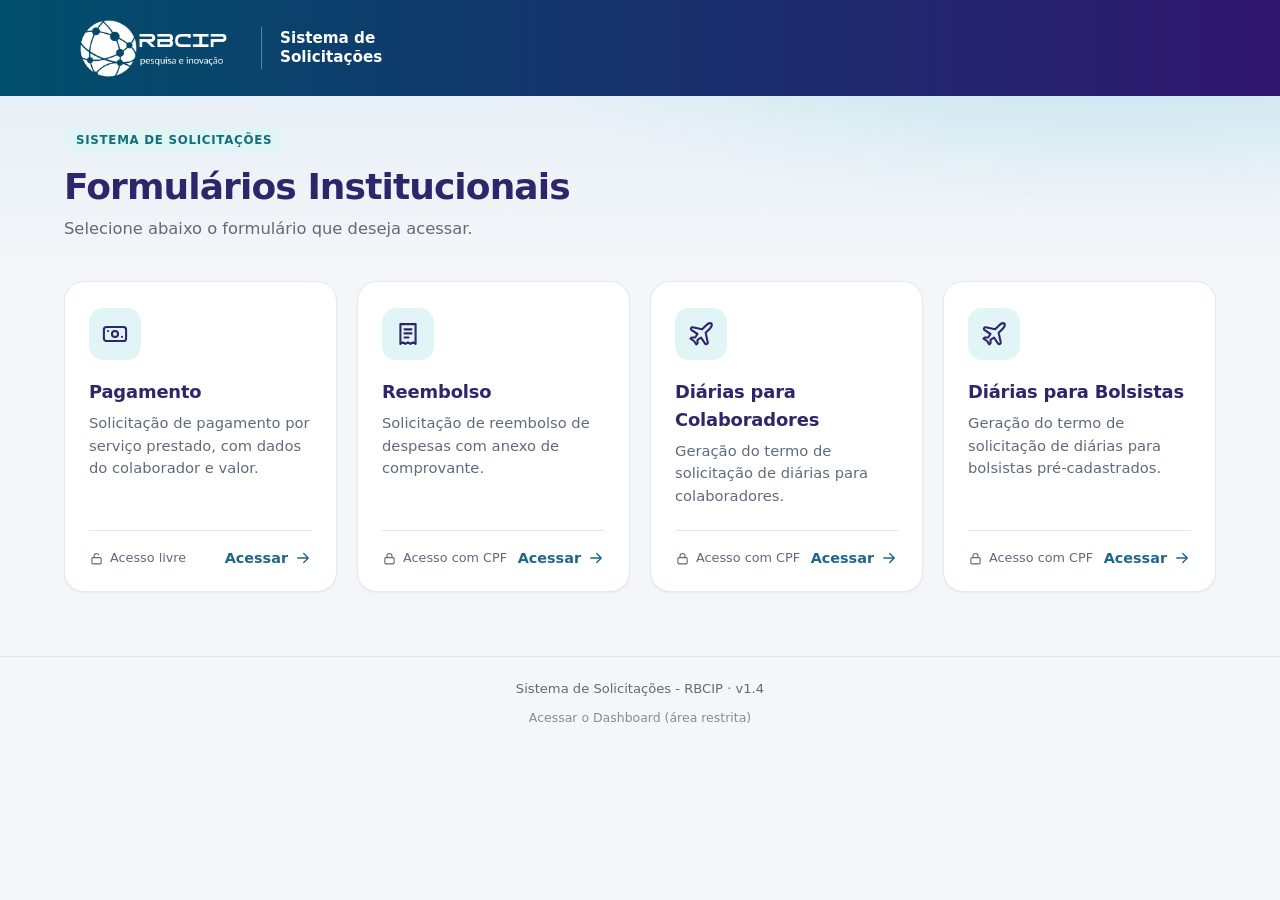
==== commit 482c08b3: "Página inicial: avião nos cartões de diárias e nomes por extenso Os dois cartões de diárias passam a" ====
--- a/index.html
+++ b/index.html
@@ -53,8 +53,8 @@
       </a>
 
       <a class="card" href="forms/diarias-colaboradores.html">
-        <span class="card__icone"><svg viewBox="0 0 24 24" fill="none" stroke="currentColor" stroke-width="1.8" stroke-linecap="round" stroke-linejoin="round" aria-hidden="true"><rect x="3" y="7" width="18" height="13" rx="2.5"/><path d="M8.5 7V5.6A1.6 1.6 0 0 1 10.1 4h3.8a1.6 1.6 0 0 1 1.6 1.6V7"/><path d="M3 12.5h18"/></svg></span>
-        <h2>Diárias — Colaboradores</h2>
+        <span class="card__icone"><svg viewBox="0 0 24 24" fill="none" stroke="currentColor" stroke-width="1.8" stroke-linecap="round" stroke-linejoin="round" aria-hidden="true"><path d="M17.8 19.2 16 11l3.5-3.5C21 6 21.5 4 21 3c-1-.5-3 0-4.5 1.5L13 8 4.8 6.2c-.5-.1-.9.1-1.1.5l-.3.5c-.2.5-.1 1 .3 1.3L9 12l-2 3H4l-1 1 3 2 2 3 1-1v-3l3-2 3.5 5.3c.3.4.8.5 1.3.3l.5-.2c.4-.3.6-.7.5-1.2z"/></svg></span>
+        <h2>Diárias para Colaboradores</h2>
         <p>Geração do termo de solicitação de diárias para colaboradores.</p>
         <span class="card__rodape">
           <span class="card__acesso"><svg viewBox="0 0 24 24" fill="none" stroke="currentColor" stroke-width="1.8" stroke-linecap="round" stroke-linejoin="round" aria-hidden="true"><rect x="4.5" y="10.5" width="15" height="10" rx="2.2"/><path d="M8 10.5V8a4 4 0 0 1 8 0v2.5"/></svg>Acesso com CPF</span>
@@ -63,8 +63,8 @@
       </a>
 
       <a class="card" href="forms/diarias-bolsistas.html">
-        <span class="card__icone"><svg viewBox="0 0 24 24" fill="none" stroke="currentColor" stroke-width="1.8" stroke-linecap="round" stroke-linejoin="round" aria-hidden="true"><path d="M2.5 9.5 12 5l9.5 4.5L12 14z"/><path d="M6.5 11.6v4.1c0 1.5 2.5 2.8 5.5 2.8s5.5-1.3 5.5-2.8v-4.1"/><path d="M21.5 9.5v5.5"/></svg></span>
-        <h2>Diárias — Bolsistas</h2>
+        <span class="card__icone"><svg viewBox="0 0 24 24" fill="none" stroke="currentColor" stroke-width="1.8" stroke-linecap="round" stroke-linejoin="round" aria-hidden="true"><path d="M17.8 19.2 16 11l3.5-3.5C21 6 21.5 4 21 3c-1-.5-3 0-4.5 1.5L13 8 4.8 6.2c-.5-.1-.9.1-1.1.5l-.3.5c-.2.5-.1 1 .3 1.3L9 12l-2 3H4l-1 1 3 2 2 3 1-1v-3l3-2 3.5 5.3c.3.4.8.5 1.3.3l.5-.2c.4-.3.6-.7.5-1.2z"/></svg></span>
+        <h2>Diárias para Bolsistas</h2>
         <p>Geração do termo de solicitação de diárias para bolsistas pré-cadastrados.</p>
         <span class="card__rodape">
           <span class="card__acesso"><svg viewBox="0 0 24 24" fill="none" stroke="currentColor" stroke-width="1.8" stroke-linecap="round" stroke-linejoin="round" aria-hidden="true"><rect x="4.5" y="10.5" width="15" height="10" rx="2.2"/><path d="M8 10.5V8a4 4 0 0 1 8 0v2.5"/></svg>Acesso com CPF</span>
